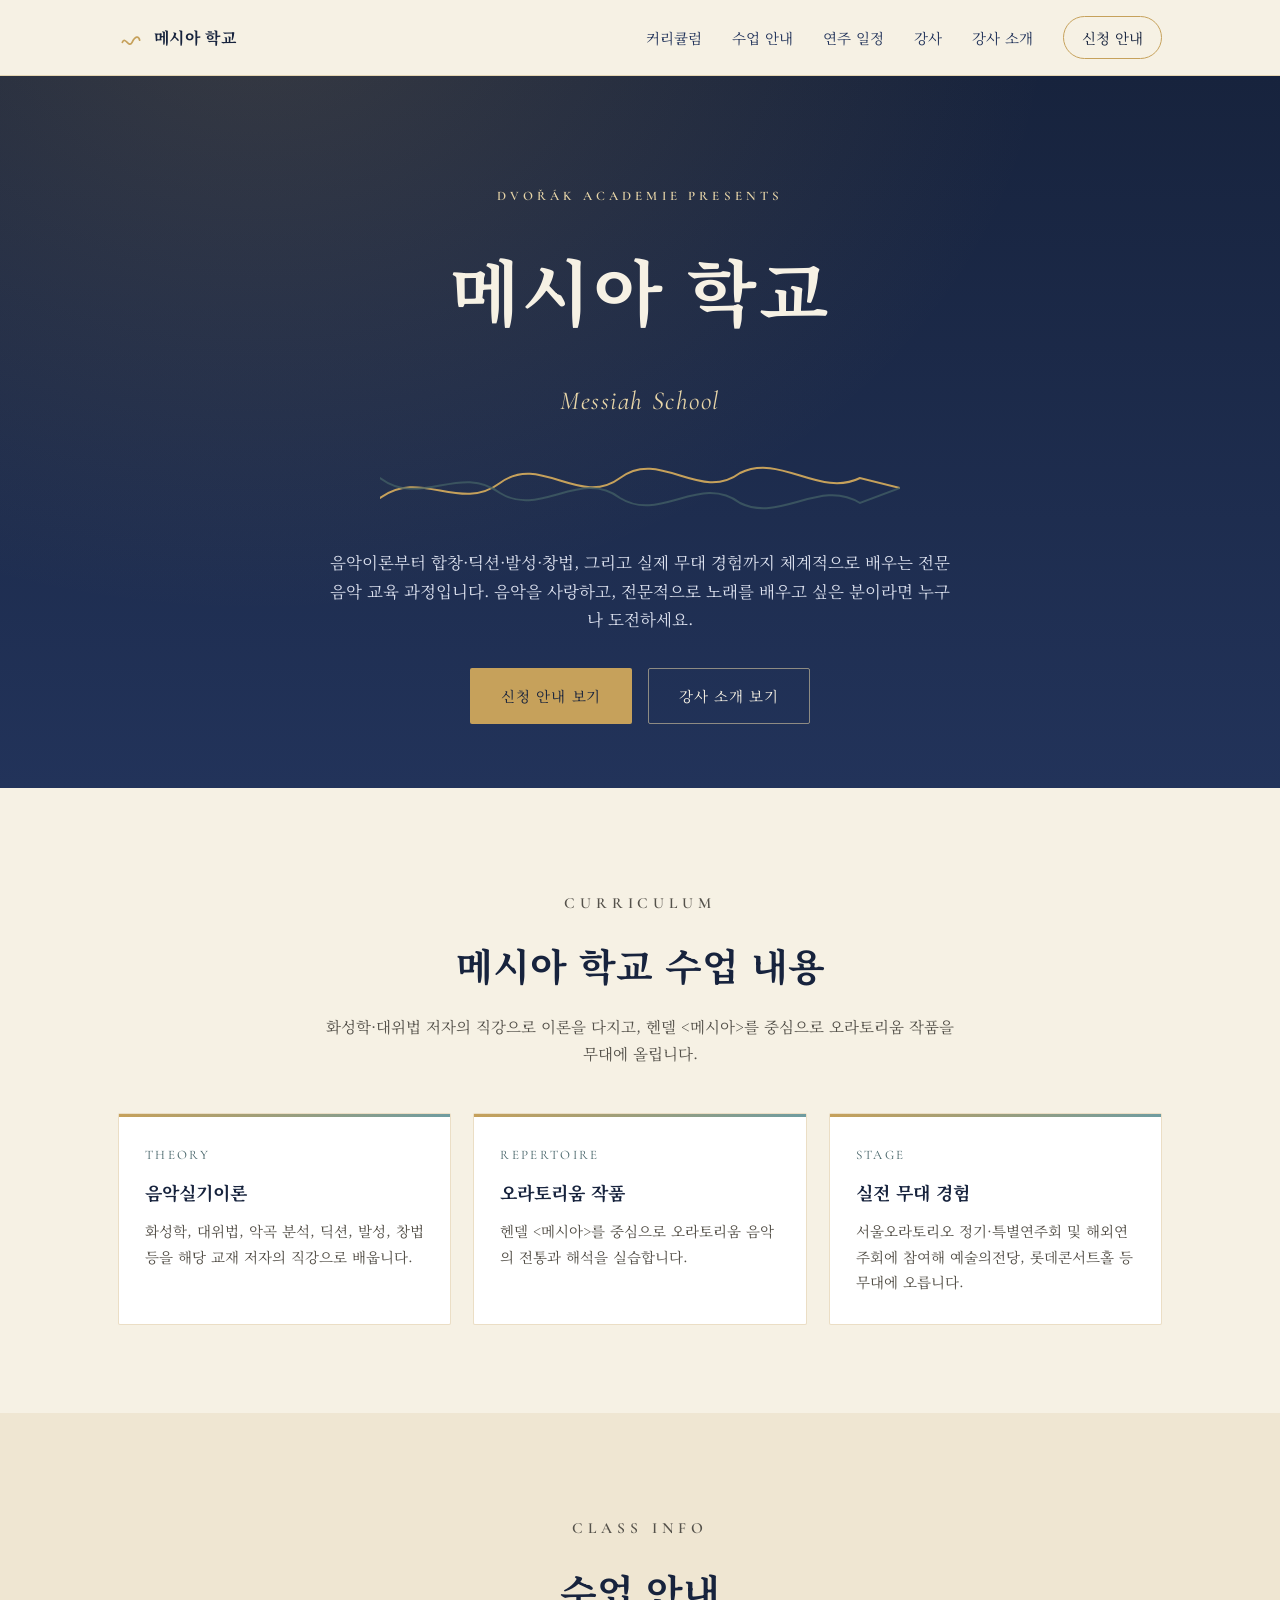
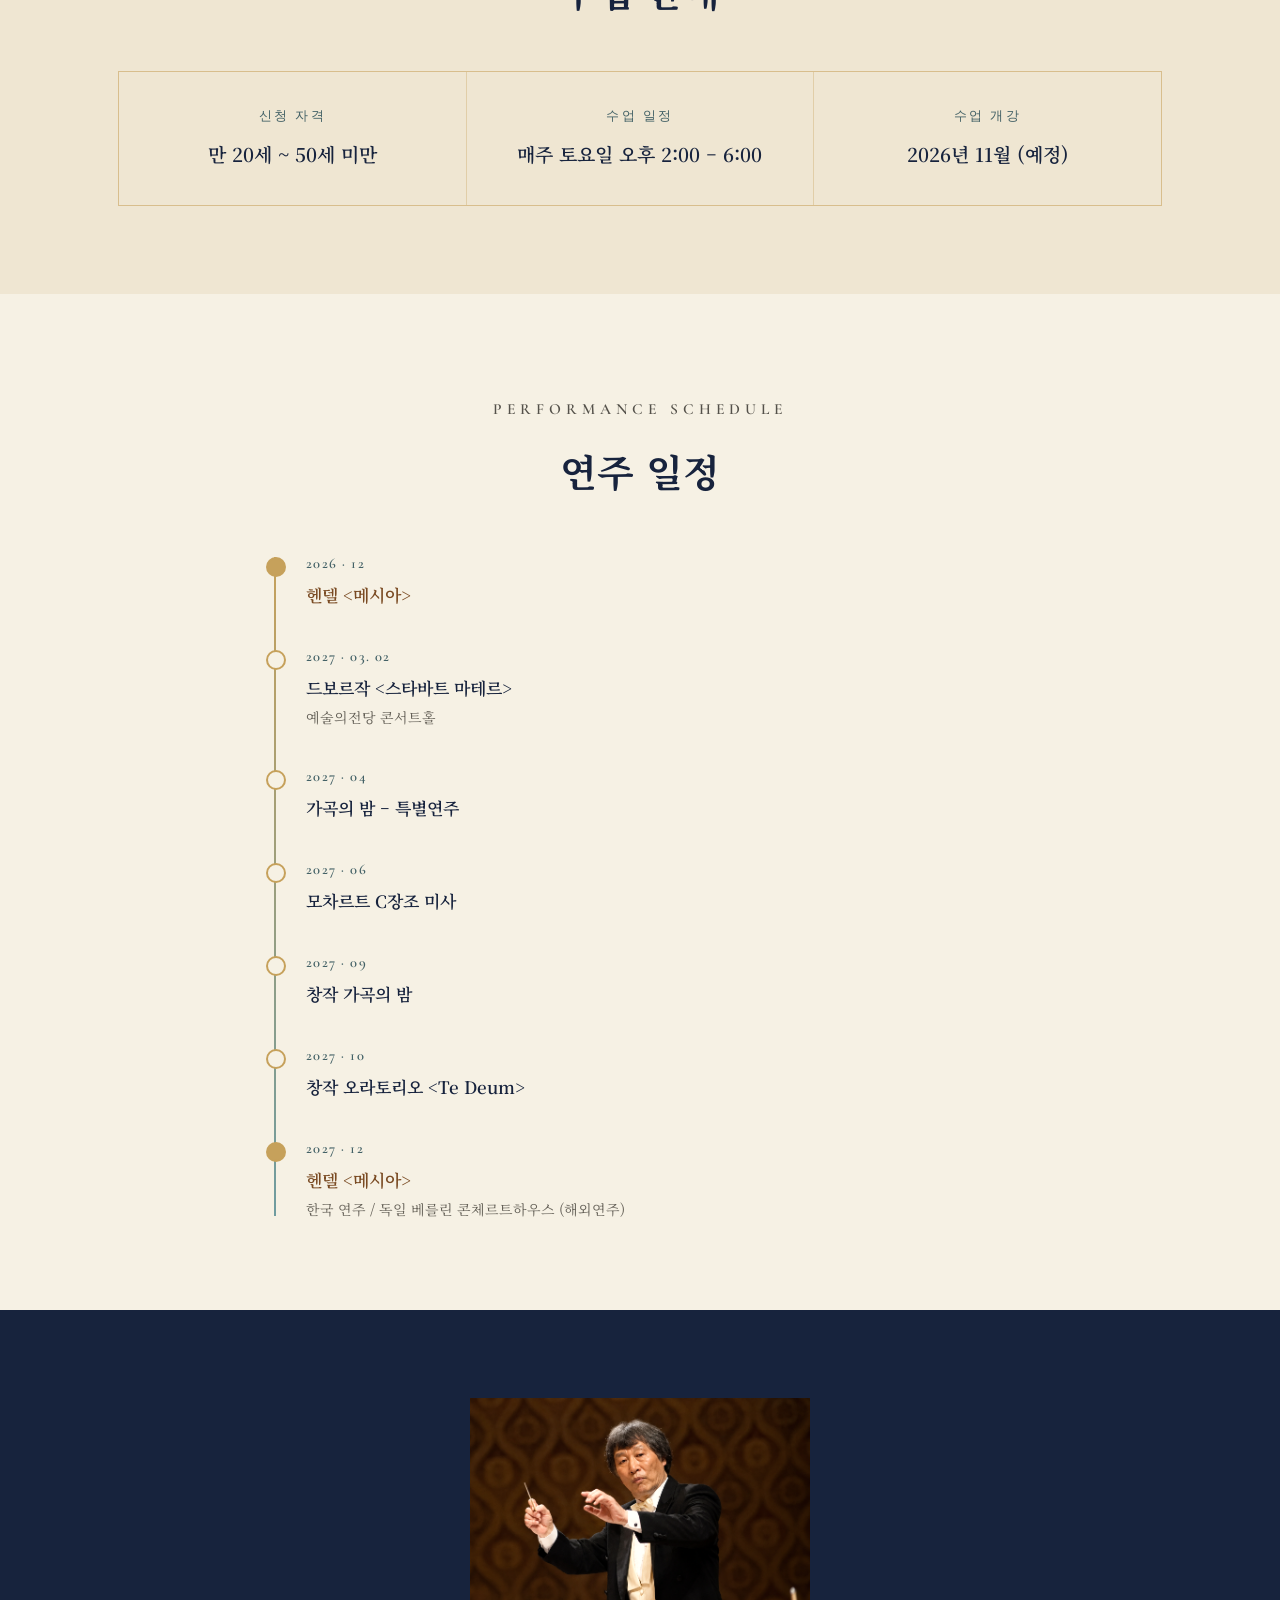
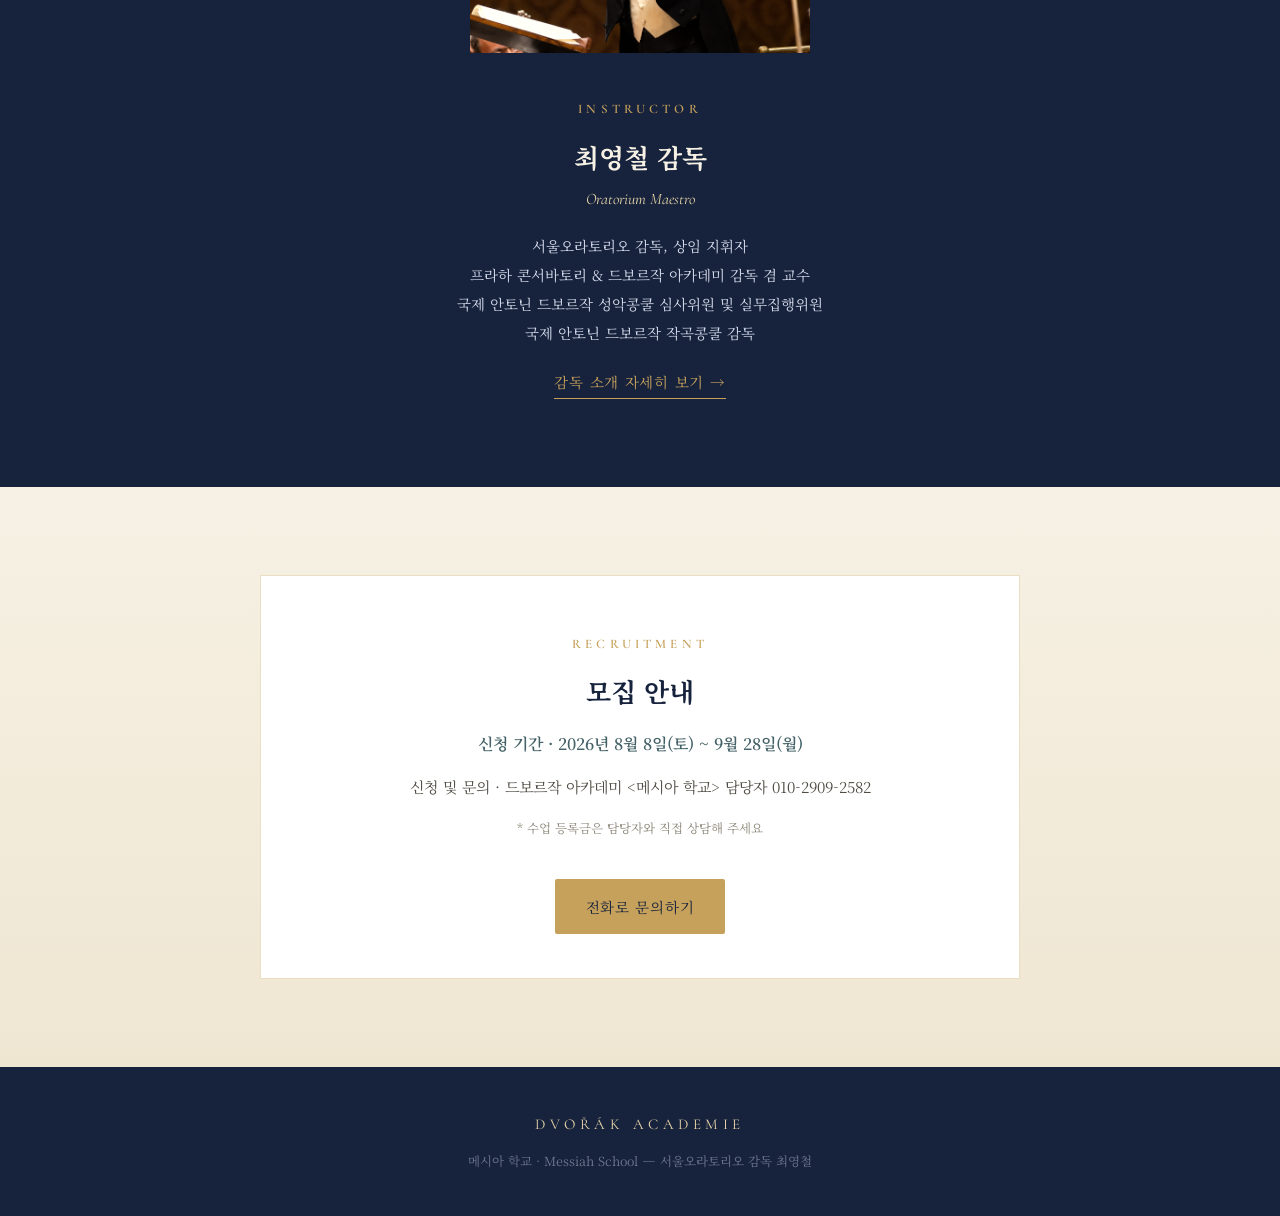
==== index.html @ 8cb99c74 "Update index.html" ====
<!DOCTYPE html>
<html lang="ko">
<head>
<meta charset="UTF-8">
<meta name="viewport" content="width=device-width, initial-scale=1.0">
<title>메시아 학교 | Dvořák Academie</title>
<link rel="preconnect" href="https://fonts.googleapis.com">
<link rel="preconnect" href="https://fonts.gstatic.com" crossorigin>
<link href="https://fonts.googleapis.com/css2?family=Noto+Serif+KR:wght@300;400;500;600;700;900&family=Cormorant+Garamond:ital,wght@0,400;0,500;0,600;1,400&display=swap" rel="stylesheet">
<link rel="stylesheet" href="style.css">
</head>
<body>

<header>
  <div class="nav">
    <a class="brand" href="#top">
      <svg viewBox="0 0 24 24"><path d="M4 16c3-6 6 6 9 0s6-6 7-2" fill="none" stroke="#c6a15b" stroke-width="1.6" stroke-linecap="round"/></svg>
      메시아 학교
    </a>
    <nav class="navlinks">
      <a href="#curriculum" data-section="curriculum">커리큘럼</a>
      <a href="#schedule" data-section="schedule">수업 안내</a>
      <a href="#performances" data-section="performances">연주 일정</a>
      <a href="#teacher" data-section="teacher">강사</a>
      <a href="instructor.html">강사 소개</a>
      <a class="cta" href="#recruit">신청 안내</a>
    </nav>
  </div>
</header>

<section class="hero" id="top">
  <div class="wrap">
    <p class="eyebrow latin">Dvořák Academie Presents</p>
    <h1>메시아 학교</h1>
    <p class="sub latin">Messiah School</p>

    <div class="motif-wrap">
      <svg class="motif" viewBox="0 0 520 60" preserveAspectRatio="none">
        <path class="voice-a draw" d="M0,40 C40,10 80,55 120,25 C160,-5 200,50 240,20 C280,-10 320,45 360,15 C400,-5 440,40 480,20 L520,30" />
        <path class="voice-b draw-b" d="M0,20 C40,50 80,5 120,35 C160,60 200,10 240,40 C280,65 320,15 360,45 C400,65 440,20 480,45 L520,30" />
      </svg>
    </div>

    <p class="lede">음악이론부터 합창·딕션·발성·창법, 그리고 실제 무대 경험까지 체계적으로 배우는 전문 음악 교육 과정입니다. 음악을 사랑하고, 전문적으로 노래를 배우고 싶은 분이라면 누구나 도전하세요.</p>

    <div class="hero-actions">
      <a class="btn btn-gold" href="#recruit">신청 안내 보기</a>
      <a class="btn btn-outline" href="instructor.html">강사 소개 보기</a>
    </div>
  </div>
</section>

<section id="curriculum">
  <div class="wrap">
    <div class="section-head">
      <p class="eyebrow">Curriculum</p>
      <h2>메시아 학교 수업 내용</h2>
      <p>화성학·대위법 저자의 직강으로 이론을 다지고, 헨델 &lt;메시아&gt;를 중심으로 오라토리움 작품을 무대에 올립니다.</p>
    </div>
    <div class="grid3">
      <div class="card">
        <span class="tag">Theory</span>
        <h3>음악실기이론</h3>
        <p>화성학, 대위법, 악곡 분석, 딕션, 발성, 창법 등을 해당 교재 저자의 직강으로 배웁니다.</p>
      </div>
      <div class="card">
        <span class="tag">Repertoire</span>
        <h3>오라토리움 작품</h3>
        <p>헨델 &lt;메시아&gt;를 중심으로 오라토리움 음악의 전통과 해석을 실습합니다.</p>
      </div>
      <div class="card">
        <span class="tag">Stage</span>
        <h3>실전 무대 경험</h3>
        <p>서울오라토리오 정기·특별연주회 및 해외연주회에 참여해 예술의전당, 롯데콘서트홀 등 무대에 오릅니다.</p>
      </div>
    </div>
  </div>
</section>

<section class="info" id="schedule">
  <div class="wrap">
    <div class="section-head">
      <p class="eyebrow">Class Info</p>
      <h2>수업 안내</h2>
    </div>
    <div class="info-grid">
      <div class="info-cell">
        <div class="k">신청 자격</div>
        <div class="v">만 20세 ~ 50세 미만</div>
      </div>
      <div class="info-cell">
        <div class="k">수업 일정</div>
        <div class="v">매주 토요일 오후 2:00 – 6:00</div>
      </div>
      <div class="info-cell">
        <div class="k">수업 개강</div>
        <div class="v">2026년 11월 (예정)</div>
      </div>
    </div>
  </div>
</section>

<section id="performances">
  <div class="wrap">
    <div class="section-head">
      <p class="eyebrow">Performance Schedule</p>
      <h2>연주 일정</h2>
    </div>
    <div class="timeline">
      <div class="spine"></div>
      <div class="t-item highlight">
        <div class="date latin">2026 · 12</div>
        <div class="what">헨델 &lt;메시아&gt;</div>
      </div>
      <div class="t-item">
        <div class="date latin">2027 · 03. 02</div>
        <div class="what">드보르작 &lt;스타바트 마테르&gt;</div>
        <div class="where">예술의전당 콘서트홀</div>
      </div>
      <div class="t-item">
        <div class="date latin">2027 · 04</div>
        <div class="what">가곡의 밤 – 특별연주</div>
      </div>
      <div class="t-item">
        <div class="date latin">2027 · 06</div>
        <div class="what">모차르트 C장조 미사</div>
      </div>
      <div class="t-item">
        <div class="date latin">2027 · 09</div>
        <div class="what">창작 가곡의 밤</div>
      </div>
      <div class="t-item">
        <div class="date latin">2027 · 10</div>
        <div class="what">창작 오라토리오 &lt;Te Deum&gt;</div>
      </div>
      <div class="t-item highlight">
        <div class="date latin">2027 · 12</div>
        <div class="what">헨델 &lt;메시아&gt;</div>
        <div class="where">한국 연주 / 독일 베를린 콘체르트하우스 (해외연주)</div>
      </div>
    </div>
  </div>
</section>

<section class="teacher" id="teacher">
  <div class="wrap">
    <div class="teacher-inner">
      <div class="teacher-photo">
        <img src="Conductor.png" alt="최영철 감독">
      </div>
      <div>
        <p class="eyebrow latin">Instructor</p>
        <h3>최영철 감독</h3>
        <p class="role latin">Oratorium Maestro</p>
        <div class="titles">
          <span>서울오라토리오 감독, 상임 지휘자</span>
          <span>프라하 콘서바토리 &amp; 드보르작 아카데미 감독 겸 교수</span>
          <span>국제 안토닌 드보르작 성악콩쿨 심사위원 및 실무집행위원</span>
          <span>국제 안토닌 드보르작 작곡콩쿨 감독</span>
        </div>
        <a class="link" href="instructor.html">감독 소개 자세히 보기 →</a>
      </div>
    </div>
  </div>
</section>

<section class="recruit" id="recruit">
  <div class="wrap">
    <div class="recruit-box">
      <p class="eyebrow">Recruitment</p>
      <h2>모집 안내</h2>
      <p class="period">신청 기간 · 2026년 8월 8일(토) ~ 9월 28일(월)</p>
      <p class="contact">신청 및 문의 · 드보르작 아카데미 &lt;메시아 학교&gt; 담당자 010-2909-2582</p>
      <p class="note">* 수업 등록금은 담당자와 직접 상담해 주세요</p>
      <a class="btn btn-gold" href="tel:010-2909-2582">전화로 문의하기</a>
    </div>
  </div>
</section>

<footer>
  <div class="wrap">
    <div class="wordmark latin">DVOŘÁK ACADEMIE</div>
    <p class="fine">메시아 학교 · Messiah School — 서울오라토리오 감독 최영철</p>
  </div>
</footer>

<script>
  (function(){
    var links = document.querySelectorAll('.navlinks a[data-section]');
    var sections = Array.prototype.map.call(links, function(a){
      return document.getElementById(a.getAttribute('data-section'));
    }).filter(Boolean);

    function onScroll(){
      var pos = window.scrollY + 120;
      var current = sections[0];
      sections.forEach(function(sec){
        if(sec.offsetTop <= pos) current = sec;
      });
      links.forEach(function(a){
        a.classList.toggle('active', current && a.getAttribute('data-section') === current.id);
      });
    }
    window.addEventListener('scroll', onScroll, {passive:true});
    onScroll();
  })();
</script>

</body>
</html>
---- style.css ----
:root{
    --ink:#17233d;
    --ink-2:#22335a;
    --gold:#c6a15b;
    --gold-soft:#e7d5a8;
    --parchment:#f6f1e4;
    --parchment-2:#efe6d2;
    --teal:#6f9ca0;
    --teal-deep:#436166;
    --charcoal:#28241f;
    --line:rgba(198,161,91,.35);
    --maxw:1100px;
  }
  *{box-sizing:border-box;}
  html{scroll-behavior:smooth;}
  body{
    margin:0;
    background:var(--parchment);
    color:var(--charcoal);
    font-family:'Noto Serif KR', serif;
    font-weight:400;
    line-height:1.75;
    -webkit-font-smoothing:antialiased;
  }
  img{max-width:100%;display:block;}
  a{color:inherit;text-decoration:none;}
  .latin{font-family:'Cormorant Garamond', serif;}
  .wrap{max-width:var(--maxw);margin:0 auto;padding:0 28px;}
  .eyebrow{
    font-family:'Cormorant Garamond', serif;
    letter-spacing:.32em;
    text-transform:uppercase;
    font-size:13px;
    color:var(--gold);
    font-weight:600;
  }
  h1,h2,h3{margin:0;font-weight:700;color:var(--ink);}

  /* ---------- header ---------- */
  header{
    position:sticky;top:0;z-index:40;
    background:rgba(246,241,228,.92);
    backdrop-filter:blur(6px);
    border-bottom:1px solid var(--line);
  }
  .nav{
    max-width:var(--maxw);margin:0 auto;padding:16px 28px;
    display:flex;align-items:center;justify-content:space-between;
  }
  .brand{display:flex;align-items:center;gap:10px;font-weight:700;color:var(--ink);font-size:16px;letter-spacing:.02em;}
  .brand svg{width:26px;height:26px;flex:none;}
  .navlinks{display:flex;gap:30px;font-size:14.5px;align-items:center;}
  .navlinks a{position:relative;padding:4px 0;color:var(--ink-2);}
  .navlinks a:not(.cta):after{content:"";position:absolute;left:0;right:100%;bottom:-2px;height:1px;background:var(--gold);transition:right .35s ease;}
  .navlinks a:not(.cta):hover:after{right:0;}
  .navlinks .cta{
    border:1px solid var(--gold);padding:8px 18px;border-radius:999px;color:var(--ink);
  }
  .navlinks .cta:hover{background:var(--gold);color:var(--parchment);}
  @media(max-width:760px){ .navlinks{display:none;} }

  /* ---------- counterpoint motif ---------- */
  .motif{width:100%;display:block;}
  .motif path{fill:none;stroke-linecap:round;}
  .voice-a{stroke:var(--gold);stroke-width:2;}
  .voice-b{stroke:var(--teal-deep);stroke-width:2;opacity:.75;}
  .draw{stroke-dasharray:900;stroke-dashoffset:900;animation:draw 2.6s ease forwards .3s;}
  .draw-b{stroke-dasharray:900;stroke-dashoffset:900;animation:draw 2.6s ease forwards .8s;}
  @keyframes draw{to{stroke-dashoffset:0;}}
  @media (prefers-reduced-motion:reduce){
    .draw,.draw-b{animation:none;stroke-dashoffset:0;}
  }

  /* ---------- hero ---------- */
  .hero{
    background:
      radial-gradient(ellipse at 20% -10%, rgba(198,161,91,.18), transparent 55%),
      linear-gradient(180deg, var(--ink) 0%, var(--ink-2) 100%);
    color:var(--parchment);
    padding:96px 0 64px;
    position:relative;
    overflow:hidden;
  }
  .hero .wrap{position:relative;z-index:2;text-align:center;}
  .hero .eyebrow{color:var(--gold-soft);}
  .hero h1{
    font-size:clamp(40px,7vw,72px);
    color:var(--parchment);
    margin:18px 0 6px;
    letter-spacing:.02em;
  }
  .hero .sub{
    font-family:'Cormorant Garamond', serif;
    font-style:italic;
    font-size:clamp(18px,2.6vw,26px);
    color:var(--gold-soft);
    letter-spacing:.06em;
  }
  .hero .motif-wrap{max-width:520px;margin:34px auto 30px;}
  .hero p.lede{
    max-width:620px;margin:0 auto 34px;
    font-size:16.5px;color:#dbe0ee;
  }
  .hero-actions{display:flex;gap:16px;justify-content:center;flex-wrap:wrap;}
  .btn{
    display:inline-block;padding:14px 30px;border-radius:2px;font-size:14.5px;
    letter-spacing:.05em;transition:all .25s ease;border:1px solid transparent;
  }
  .btn-gold{background:var(--gold);color:var(--ink);}
  .btn-gold:hover{background:var(--gold-soft);}
  .btn-outline{border-color:rgba(231,213,168,.55);color:var(--parchment);}
  .btn-outline:hover{border-color:var(--gold);background:rgba(198,161,91,.12);}

  /* ---------- section shell ---------- */
  section{padding:88px 0;}
  .section-head{max-width:640px;margin:0 auto 46px;text-align:center;}
  .section-head h2{font-size:clamp(28px,4vw,38px);margin-top:12px;}
  .section-head p{color:#54514a;font-size:15.5px;margin-top:14px;}

  /* ---------- about / quote ---------- */
  .about{background:var(--ink);color:var(--parchment);}
  .about blockquote{
    max-width:760px;margin:0 auto;text-align:center;
    font-family:'Cormorant Garamond',serif;font-style:italic;
    font-size:clamp(20px,2.8vw,28px);line-height:1.6;color:var(--gold-soft);
  }
  .about .attrib{margin-top:22px;text-align:center;font-size:14px;letter-spacing:.08em;color:#b9c0d4;}

  /* ---------- curriculum ---------- */
  .grid3{display:grid;grid-template-columns:repeat(3,1fr);gap:22px;}
  @media(max-width:820px){.grid3{grid-template-columns:1fr;}}
  .card{
    background:#fff;border:1px solid var(--line);padding:30px 26px;border-radius:2px;
    position:relative;
  }
  .card:before{
    content:"";position:absolute;top:0;left:0;width:100%;height:3px;
    background:linear-gradient(90deg,var(--gold),var(--teal));
  }
  .card h3{font-size:18px;margin-bottom:10px;}
  .card p{font-size:14.5px;color:#514d45;margin:0;}
  .card .tag{font-family:'Cormorant Garamond',serif;font-size:13px;letter-spacing:.18em;color:var(--teal-deep);text-transform:uppercase;margin-bottom:10px;display:block;}

  /* ---------- info strip ---------- */
  .info{background:var(--parchment-2);}
  .info-grid{display:grid;grid-template-columns:repeat(3,1fr);gap:1px;background:var(--line);border:1px solid var(--line);}
  .info-cell{background:var(--parchment-2);padding:34px 28px;text-align:center;}
  .info-cell .k{font-size:12.5px;letter-spacing:.2em;color:var(--teal-deep);text-transform:uppercase;font-family:'Cormorant Garamond',serif;}
  .info-cell .v{font-size:19px;color:var(--ink);margin-top:10px;font-weight:600;}
  @media(max-width:820px){.info-grid{grid-template-columns:1fr;}}

  /* ---------- timeline ---------- */
  .timeline{position:relative;max-width:760px;margin:0 auto;}
  .timeline .spine{position:absolute;left:14px;top:6px;bottom:6px;width:2px;background:linear-gradient(180deg,var(--gold),var(--teal));}
  .t-item{position:relative;padding-left:46px;margin-bottom:34px;}
  .t-item:last-child{margin-bottom:0;}
  .t-item:before{
    content:"";position:absolute;left:6px;top:6px;width:16px;height:16px;border-radius:50%;
    background:var(--parchment);border:2px solid var(--gold);
  }
  .t-item .date{font-family:'Cormorant Garamond',serif;font-size:14.5px;letter-spacing:.1em;color:var(--teal-deep);font-weight:600;}
  .t-item .what{font-size:17px;color:var(--ink);margin-top:4px;font-weight:600;}
  .t-item .where{font-size:14px;color:#635f56;margin-top:2px;}
  .t-item.highlight .what{color:#7a4b23;}
  .t-item.highlight:before{background:var(--gold);}

  /* ---------- instructor teaser ---------- */
  .teacher{background:var(--ink);color:var(--parchment);}
  .teacher-inner{
    display:flex;flex-direction:column;align-items:center;text-align:center;
    max-width:560px;margin:0 auto;
  }
  .teacher-photo{
    width:340px;margin-bottom:32px;
  }
  .teacher-photo img{filter:sepia(.12) saturate(1.05);}
  .teacher h3{color:var(--parchment);font-size:26px;}
  .teacher .role{font-family:'Cormorant Garamond',serif;color:var(--gold-soft);font-style:italic;font-size:16px;margin-top:6px;}
  .teacher p.desc{color:#d7dcec;font-size:15px;margin-top:16px;max-width:520px;}
  .teacher .titles{margin-top:18px;font-size:14.5px;color:#d7dcec;line-height:2;}
  .teacher .titles span{display:block;}
  .teacher .titles span:nth-child(5){margin-top:14px;}
  .teacher .link{
    display:inline-flex;align-items:center;gap:8px;margin-top:22px;color:var(--gold);
    font-size:14.5px;letter-spacing:.05em;border-bottom:1px solid var(--gold);padding-bottom:3px;
  }

  /* ---------- recruit / cta ---------- */
  .recruit{background:linear-gradient(180deg,var(--parchment) 0%,var(--parchment-2) 100%);}
  .recruit-box{
    max-width:760px;margin:0 auto;background:#fff;border:1px solid var(--line);
    padding:44px 40px;text-align:center;
  }
  .recruit-box h2{font-size:26px;}
  .recruit-box .period{margin-top:16px;font-size:16px;color:var(--teal-deep);font-weight:600;}
  .recruit-box .contact{margin-top:6px;font-size:15px;color:#514d45;}
  .recruit-box .note{margin-top:18px;font-size:12.5px;color:#8a8577;}
  .recruit-box .btn{margin-top:26px;}

  /* ---------- footer ---------- */
  footer{background:var(--ink);color:#9aa3bd;padding:44px 0 30px;text-align:center;}
  .wordmark{font-family:'Cormorant Garamond',serif;letter-spacing:.3em;color:var(--gold-soft);font-size:15px;}
  footer .fine{margin-top:14px;font-size:12.5px;color:#6f778f;}
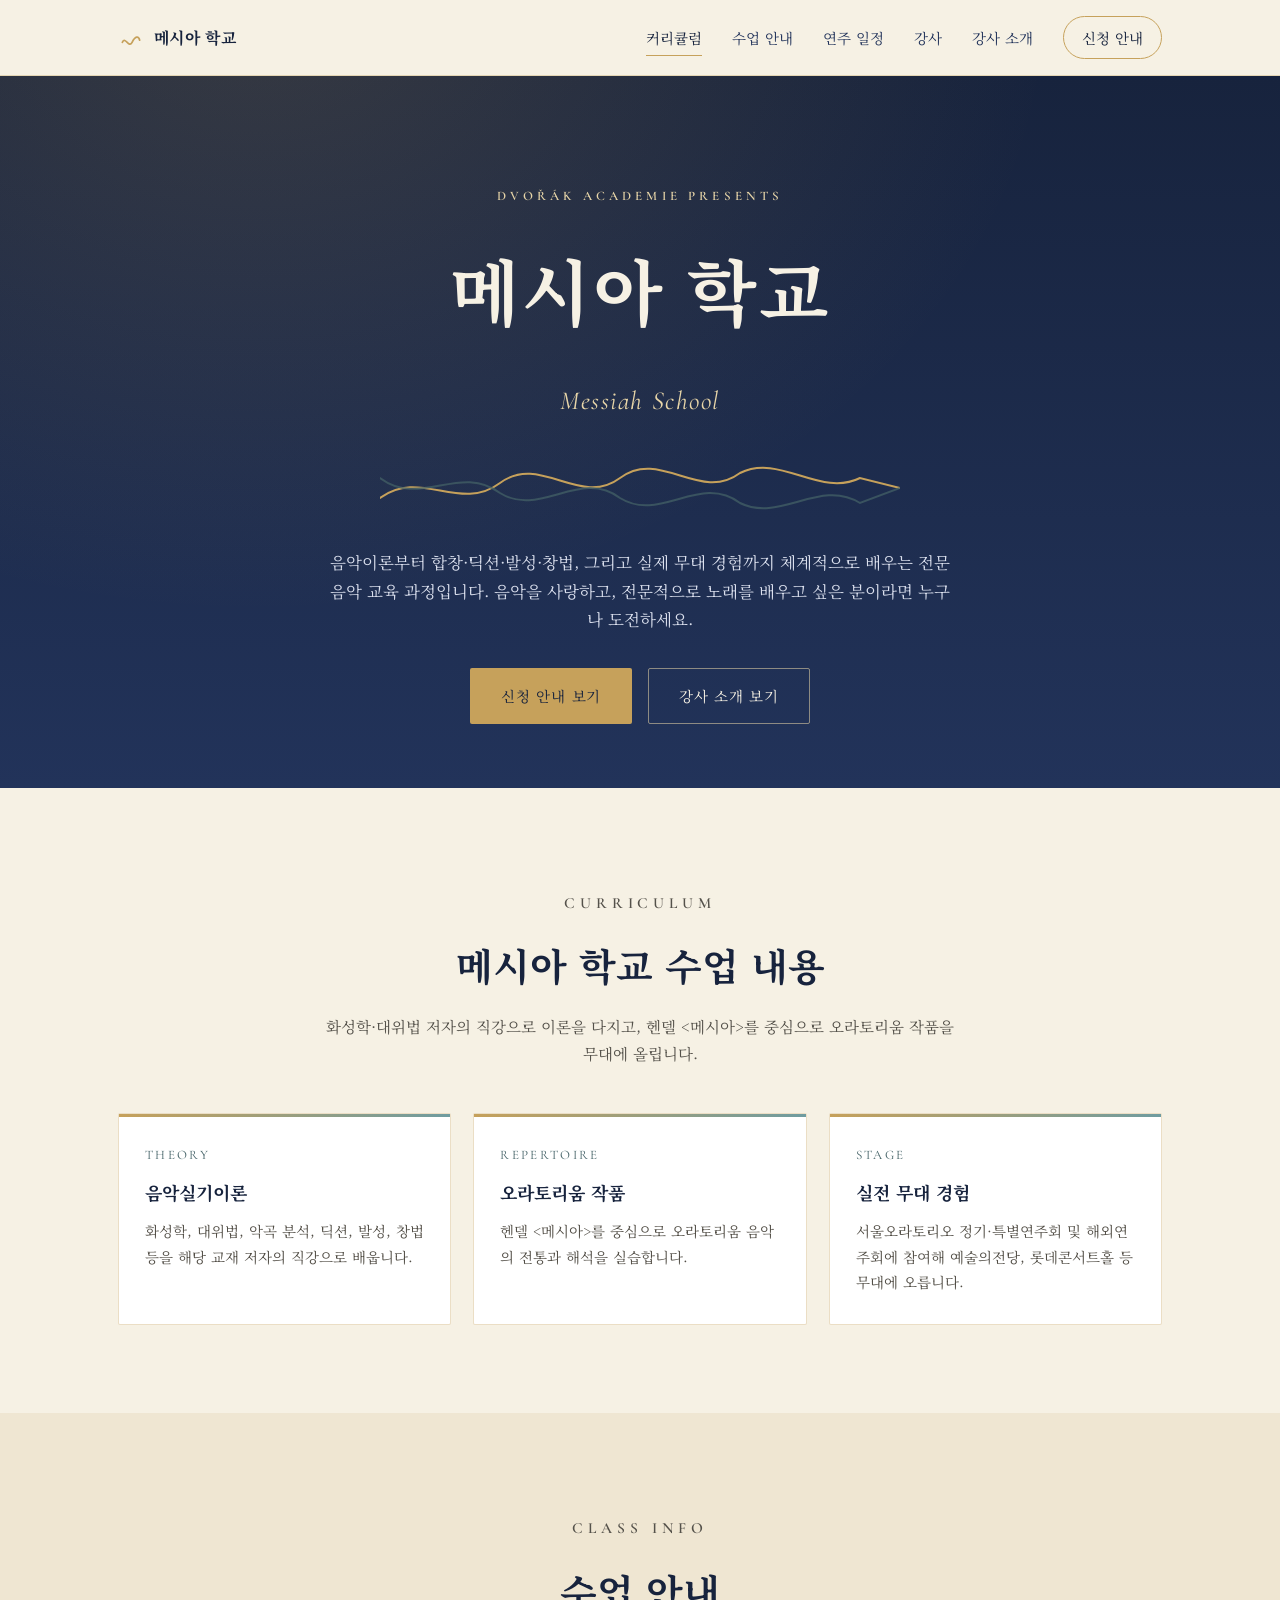
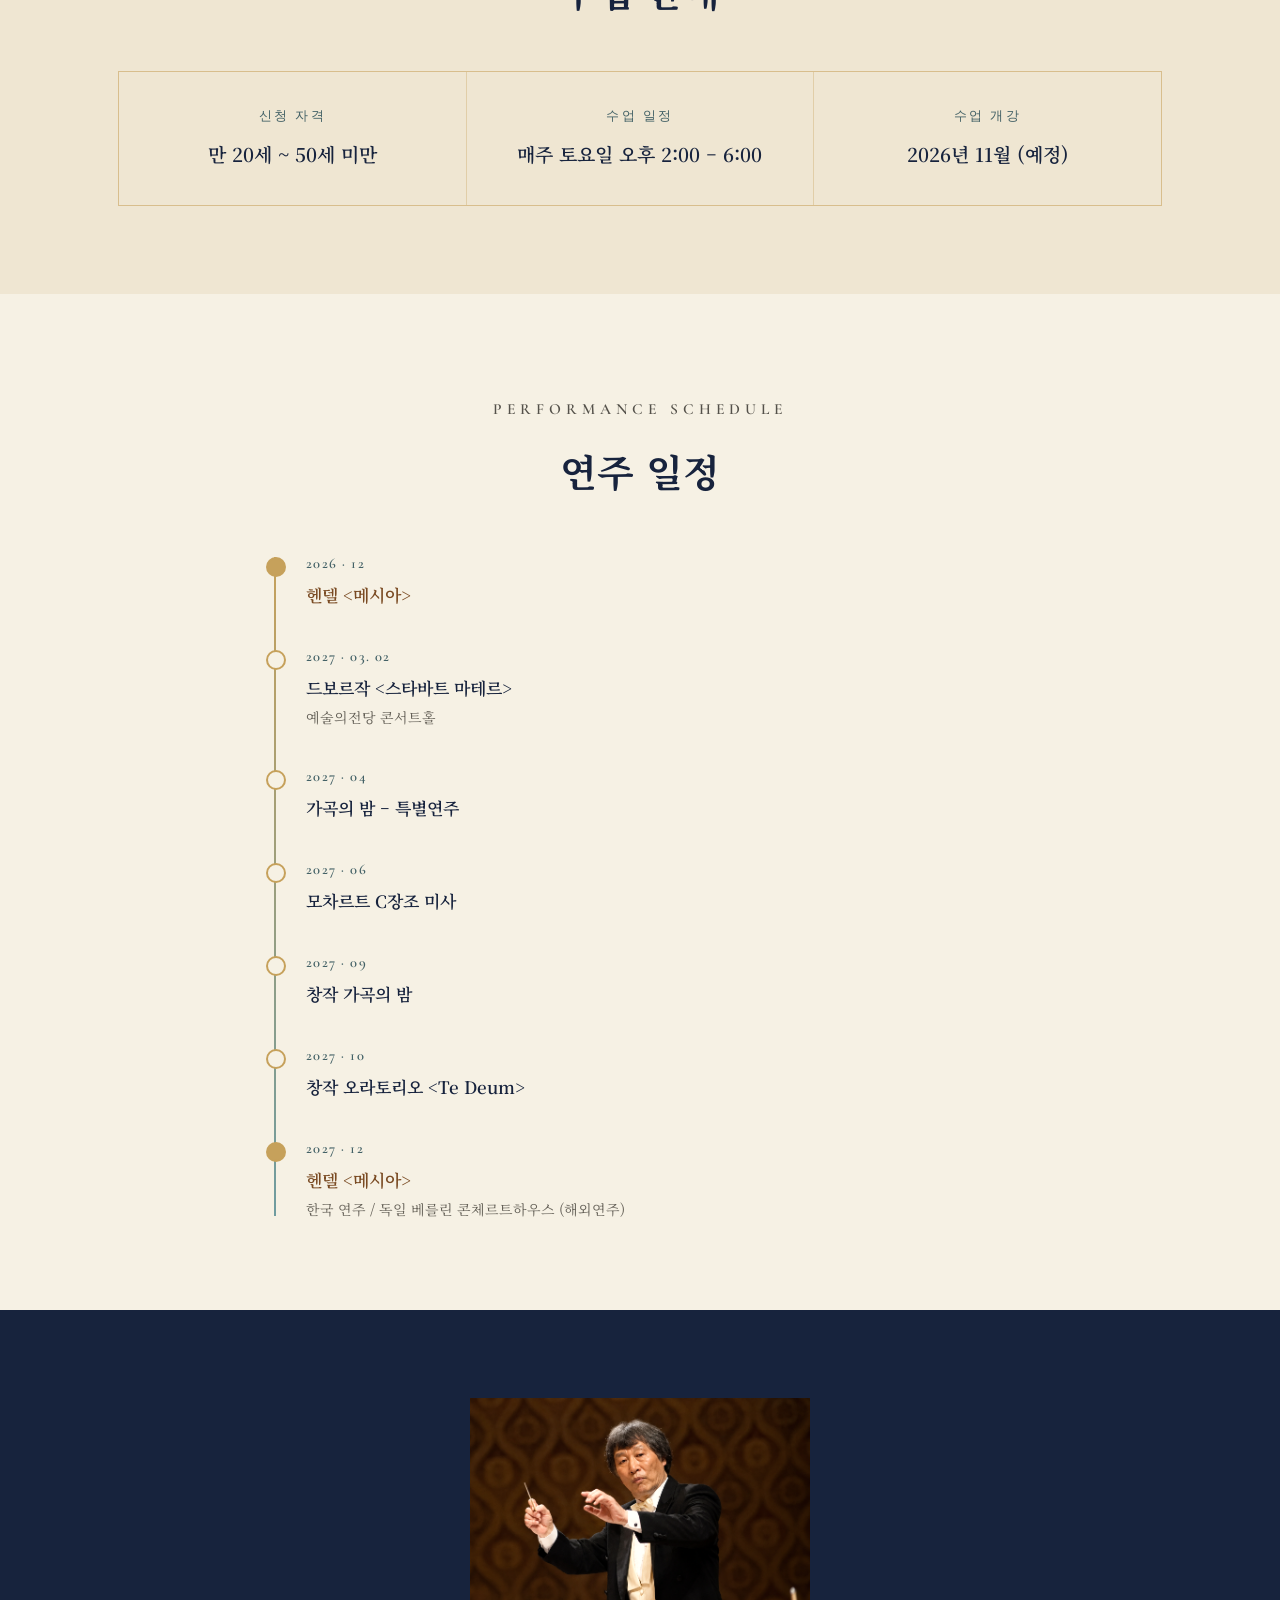
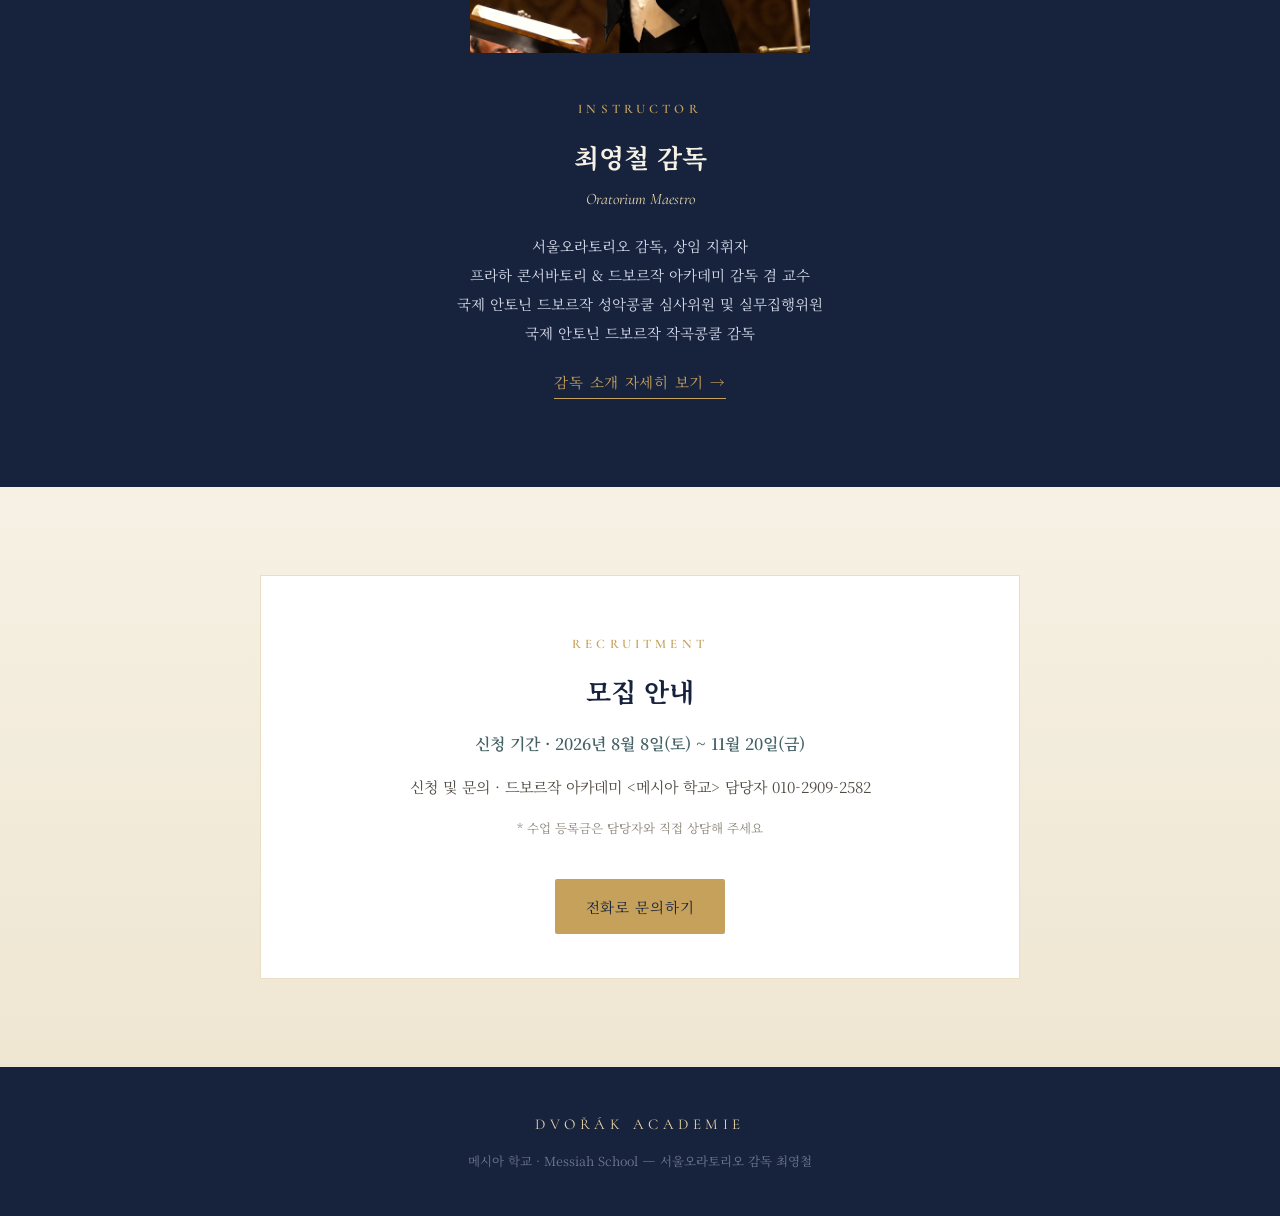
==== commit 255760a2: "Update recruitment period in index.html" ====
--- a/index.html
+++ b/index.html
@@ -169,7 +169,7 @@
     <div class="recruit-box">
       <p class="eyebrow">Recruitment</p>
       <h2>모집 안내</h2>
-      <p class="period">신청 기간 · 2026년 8월 8일(토) ~ 9월 28일(월)</p>
+      <p class="period">신청 기간 · 2026년 8월 8일(토) ~ 11월 20일(금)</p>
       <p class="contact">신청 및 문의 · 드보르작 아카데미 &lt;메시아 학교&gt; 담당자 010-2909-2582</p>
       <p class="note">* 수업 등록금은 담당자와 직접 상담해 주세요</p>
       <a class="btn btn-gold" href="tel:010-2909-2582">전화로 문의하기</a>
--- a/style.css
+++ b/style.css
@@ -53,6 +53,8 @@
   .navlinks a{position:relative;padding:4px 0;color:var(--ink-2);}
   .navlinks a:not(.cta):after{content:"";position:absolute;left:0;right:100%;bottom:-2px;height:1px;background:var(--gold);transition:right .35s ease;}
   .navlinks a:not(.cta):hover:after{right:0;}
+  .navlinks a.active:not(.cta){color:var(--ink);}
+  .navlinks a.active:not(.cta):after{right:0;}
   .navlinks .cta{
     border:1px solid var(--gold);padding:8px 18px;border-radius:999px;color:var(--ink);
   }
@@ -179,7 +181,6 @@
   .teacher p.desc{color:#d7dcec;font-size:15px;margin-top:16px;max-width:520px;}
   .teacher .titles{margin-top:18px;font-size:14.5px;color:#d7dcec;line-height:2;}
   .teacher .titles span{display:block;}
-  .teacher .titles span:nth-child(5){margin-top:14px;}
   .teacher .link{
     display:inline-flex;align-items:center;gap:8px;margin-top:22px;color:var(--gold);
     font-size:14.5px;letter-spacing:.05em;border-bottom:1px solid var(--gold);padding-bottom:3px;
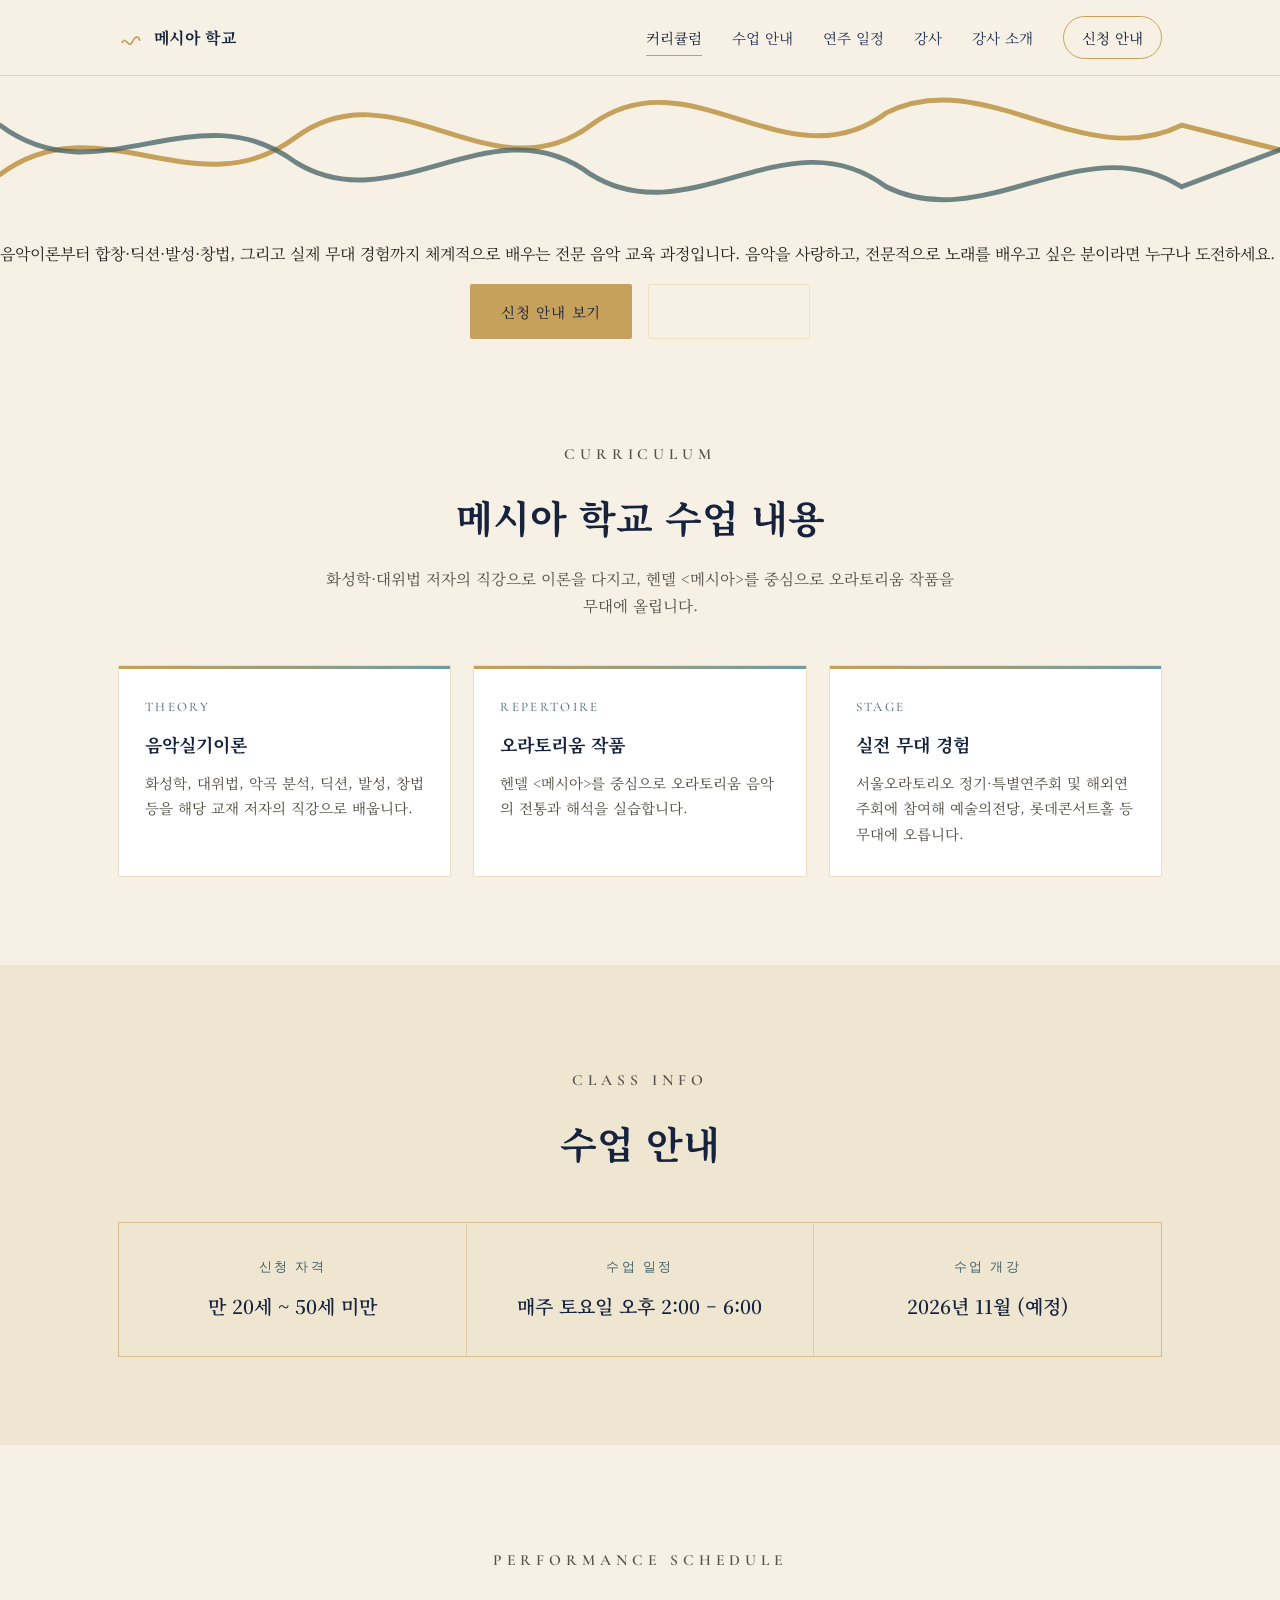
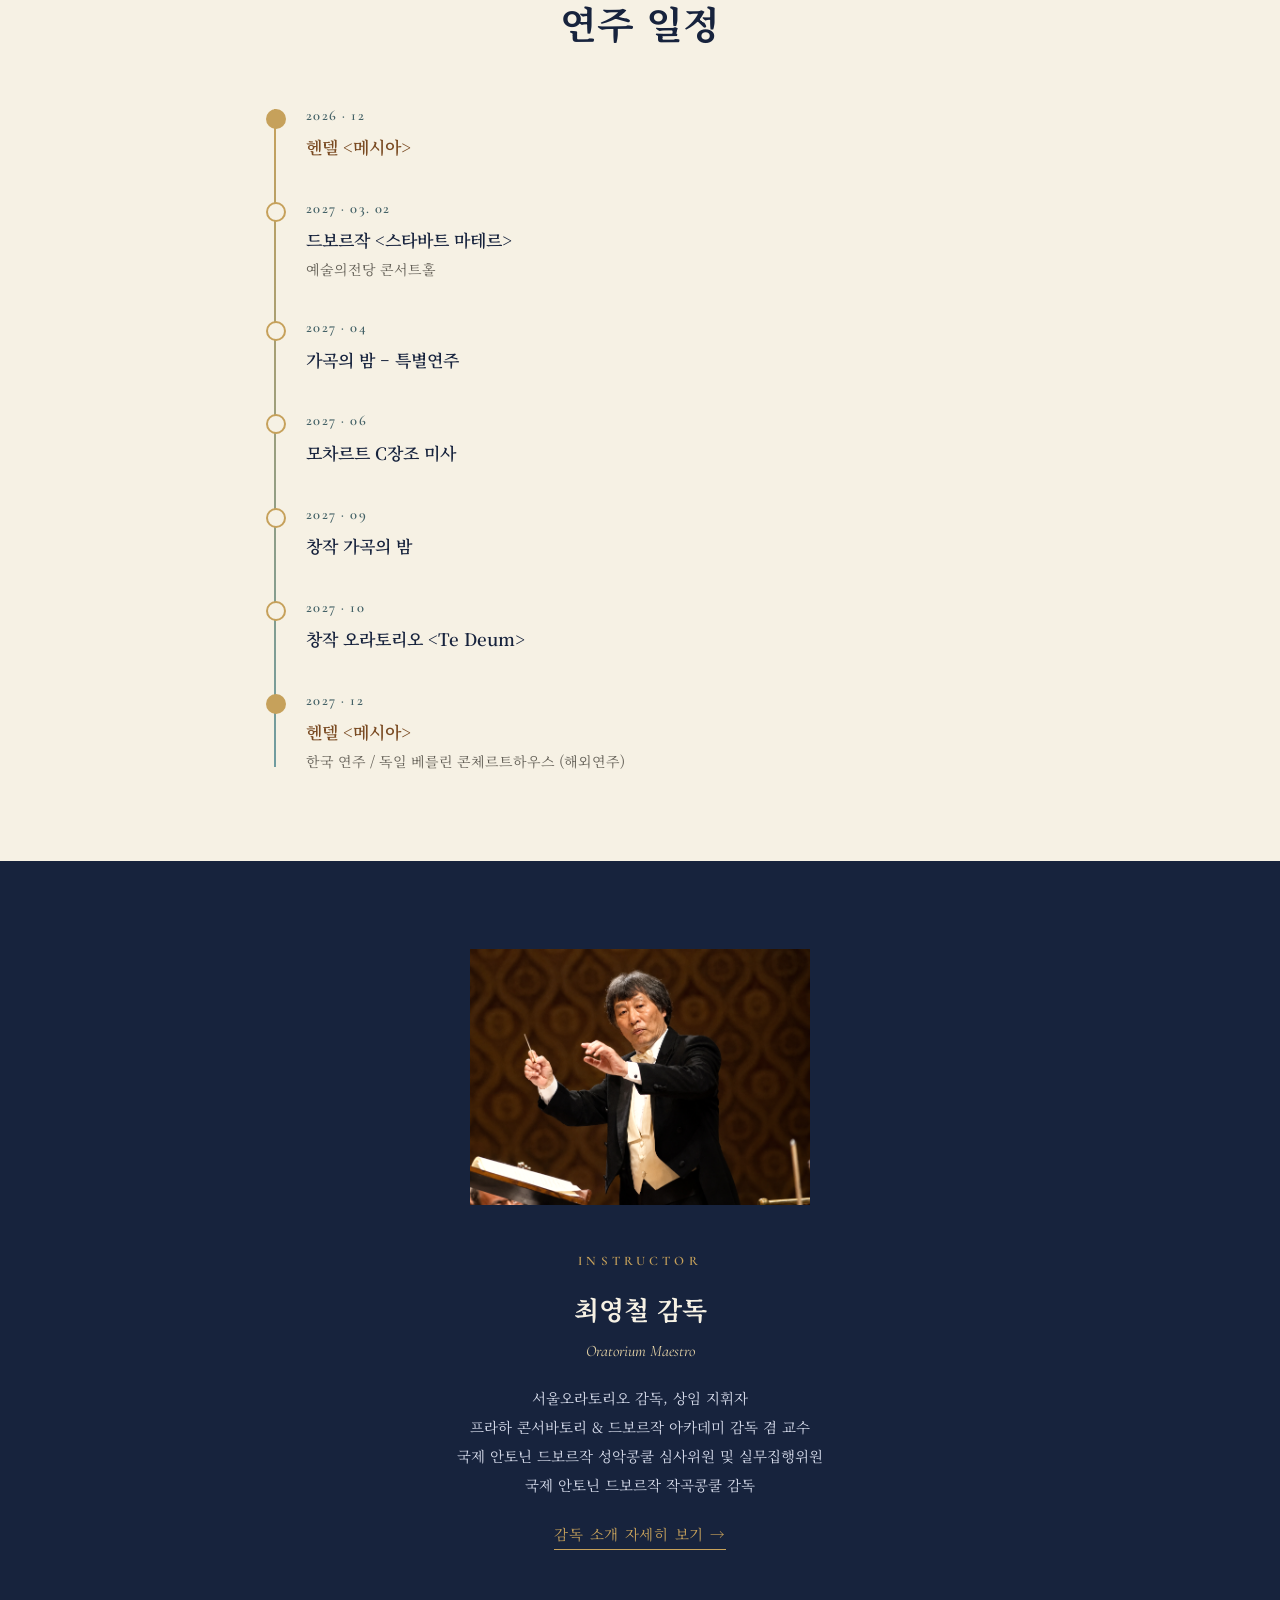
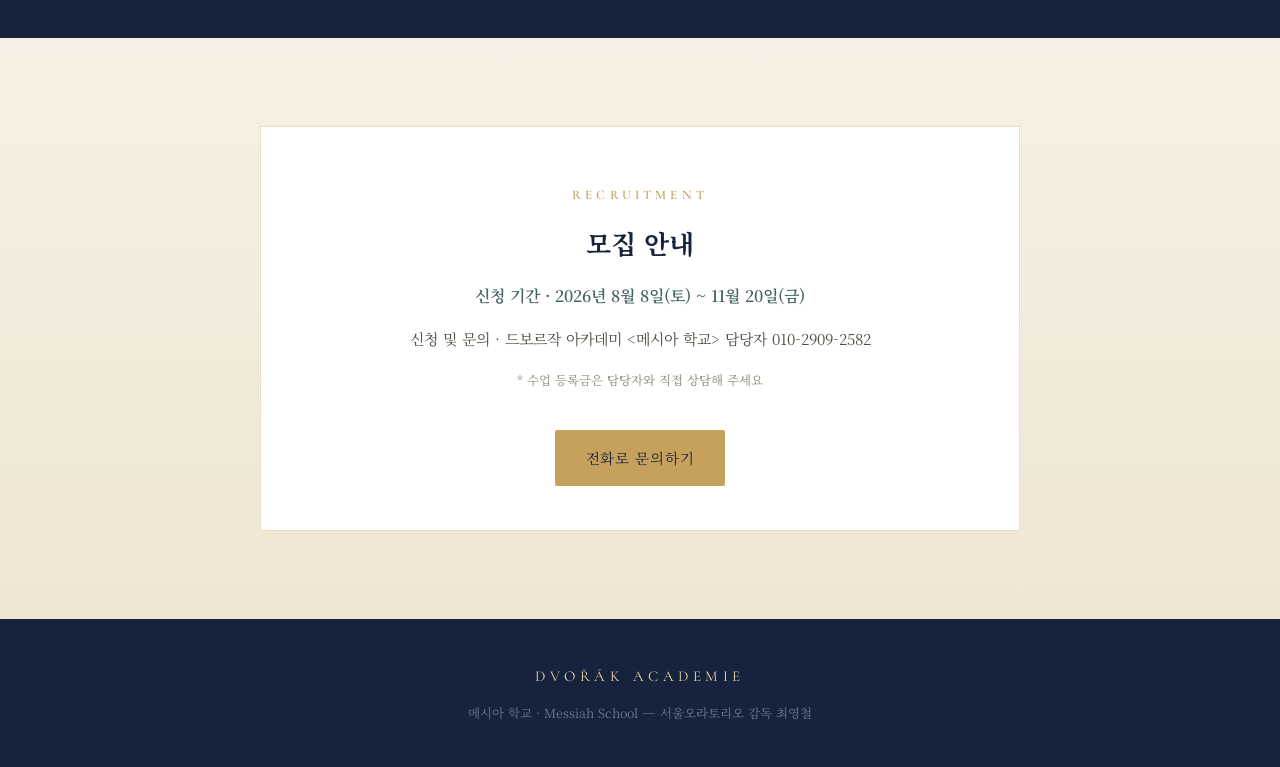
==== commit fcc05578: "Remove hero section from index.html Removed hero section from the homepage." ====
--- a/index.html
+++ b/index.html
@@ -27,13 +27,6 @@
     </nav>
   </div>
 </header>
-
-<section class="hero" id="top">
-  <div class="wrap">
-    <p class="eyebrow latin">Dvořák Academie Presents</p>
-    <h1>메시아 학교</h1>
-    <p class="sub latin">Messiah School</p>
-
     <div class="motif-wrap">
       <svg class="motif" viewBox="0 0 520 60" preserveAspectRatio="none">
         <path class="voice-a draw" d="M0,40 C40,10 80,55 120,25 C160,-5 200,50 240,20 C280,-10 320,45 360,15 C400,-5 440,40 480,20 L520,30" />
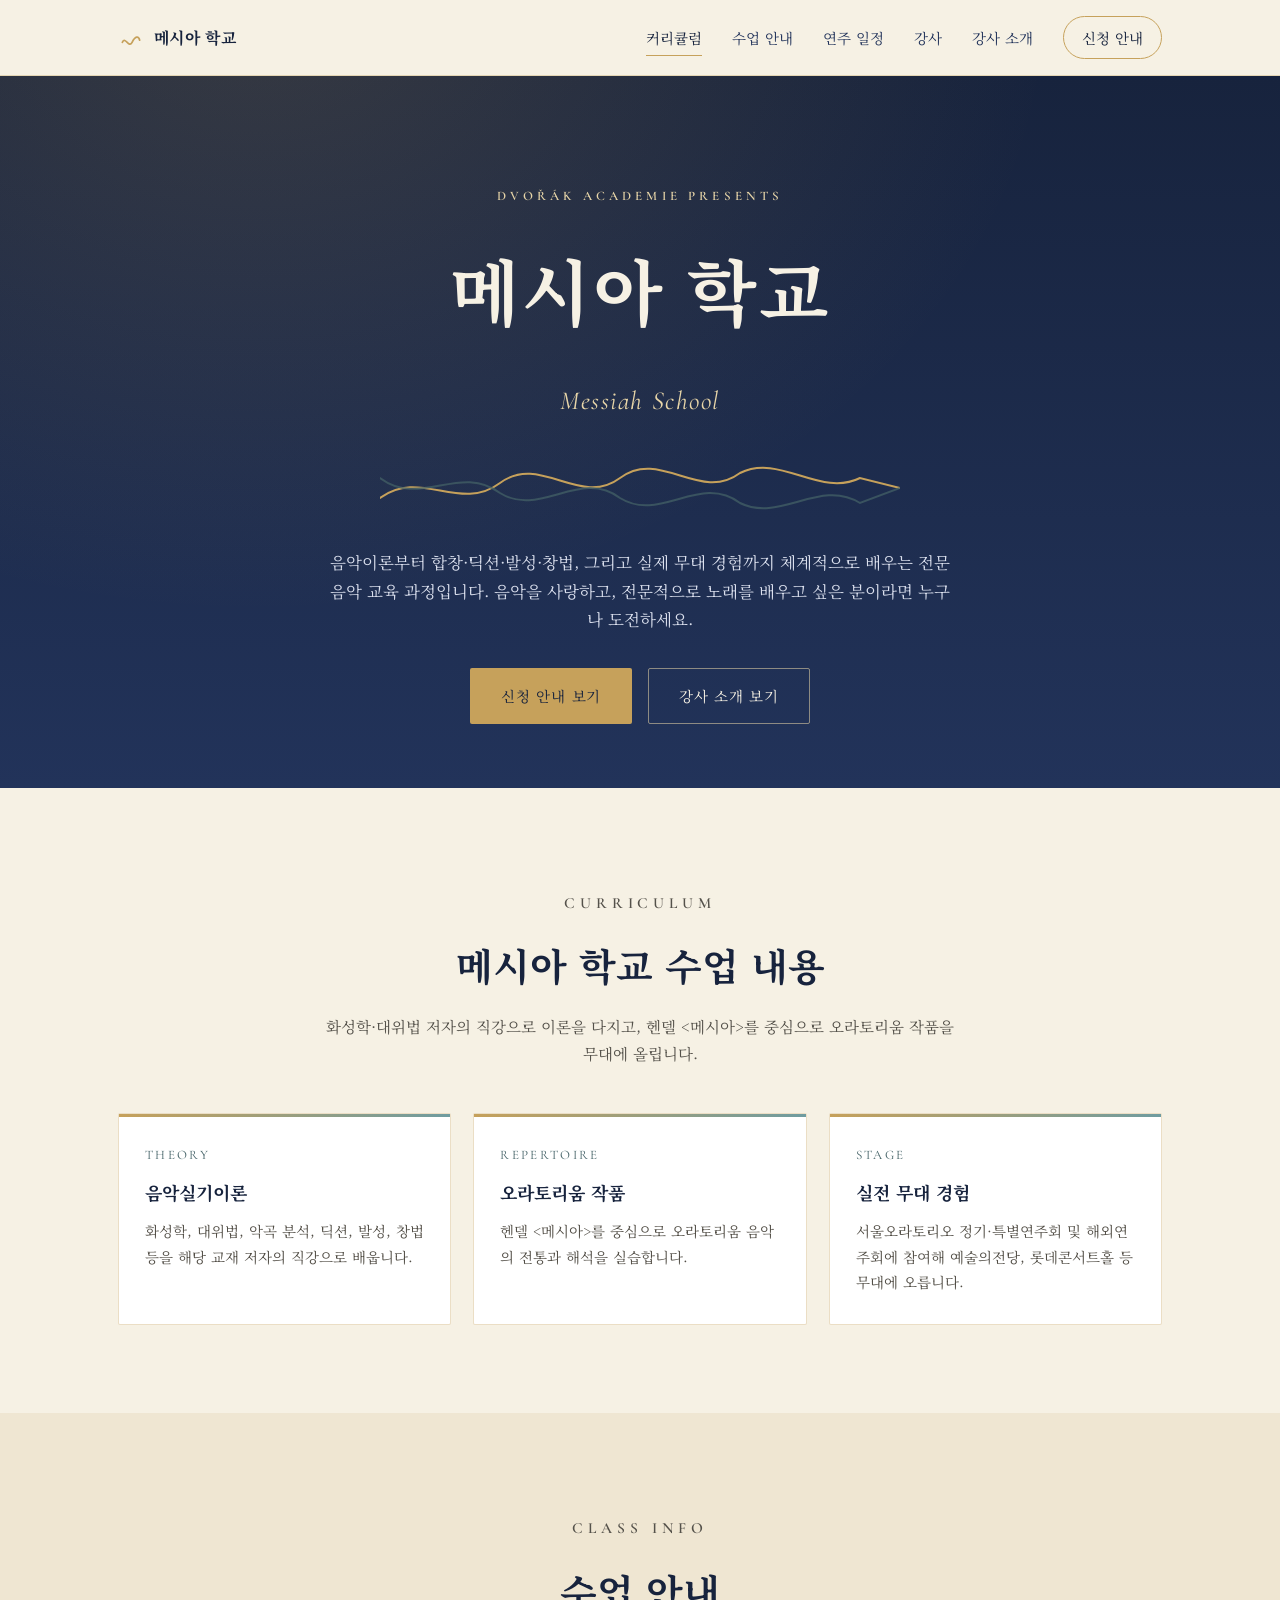
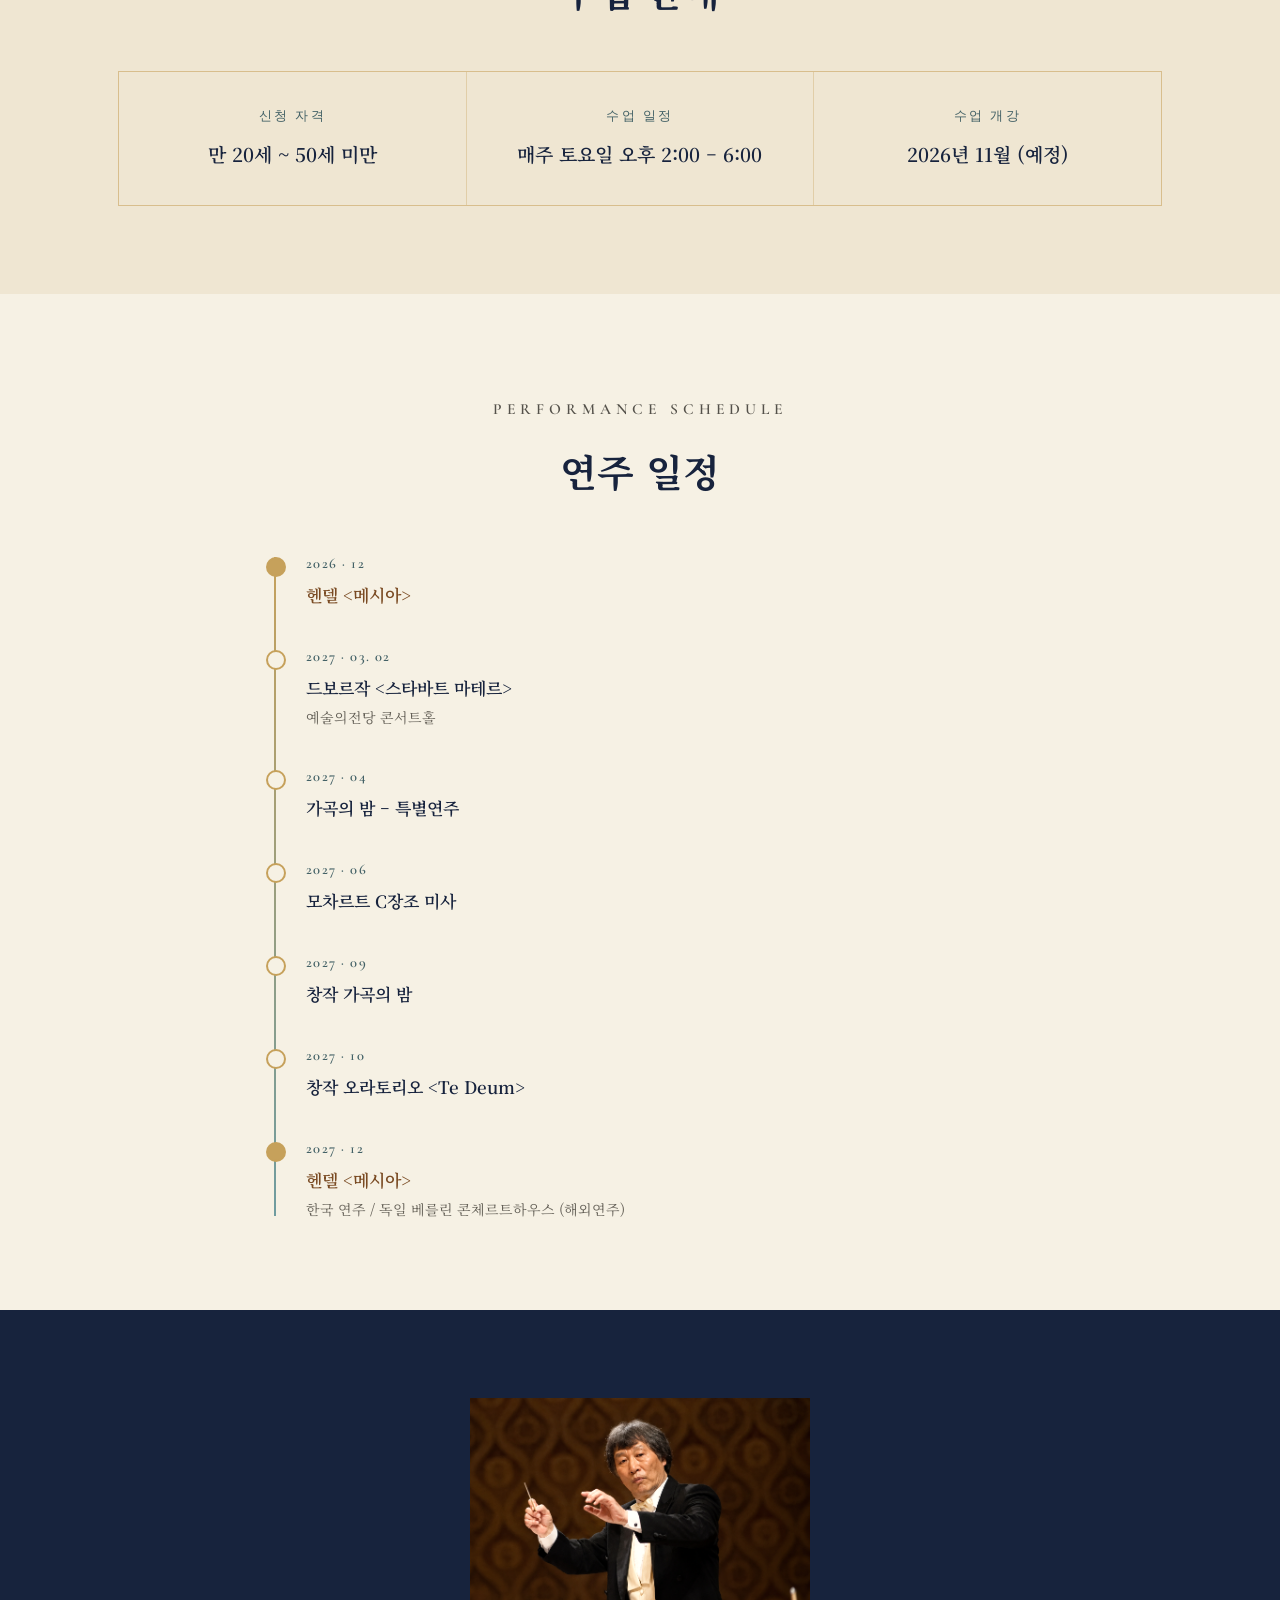
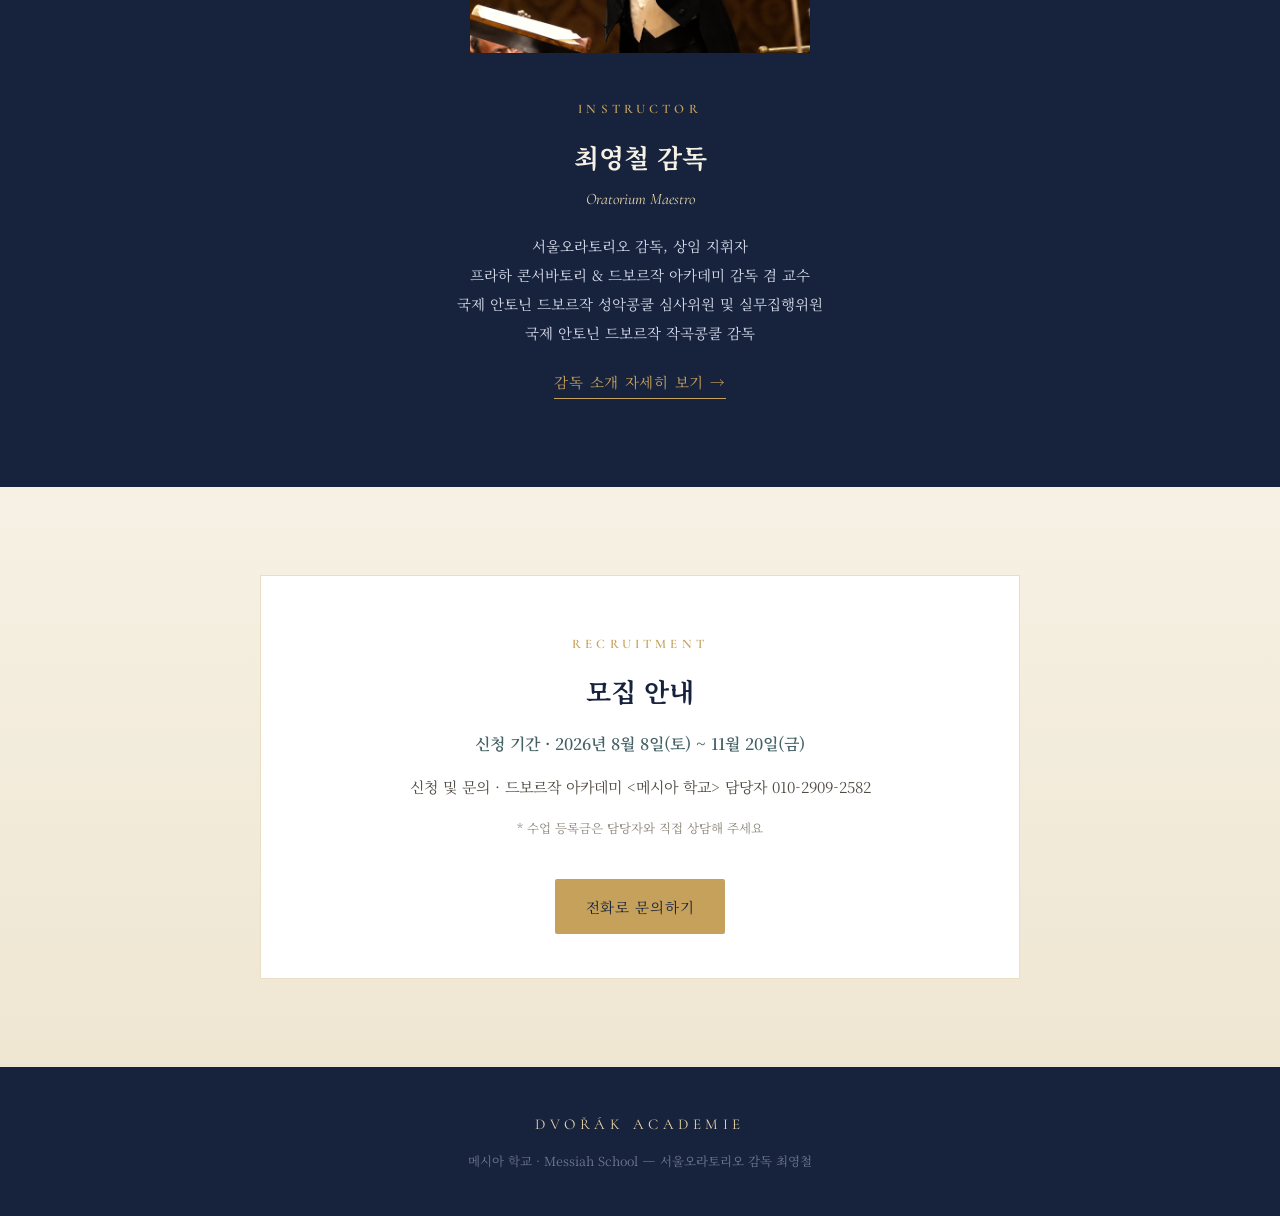
==== commit 75c75031: "Add hero section with title and subtitle" ====
--- a/index.html
+++ b/index.html
@@ -27,6 +27,13 @@
     </nav>
   </div>
 </header>
+
+<section class="hero" id="top">
+  <div class="wrap">
+    <p class="eyebrow latin">Dvořák Academie Presents</p>
+    <h1>메시아 학교</h1>
+    <p class="sub latin">Messiah School</p>
+
     <div class="motif-wrap">
       <svg class="motif" viewBox="0 0 520 60" preserveAspectRatio="none">
         <path class="voice-a draw" d="M0,40 C40,10 80,55 120,25 C160,-5 200,50 240,20 C280,-10 320,45 360,15 C400,-5 440,40 480,20 L520,30" />
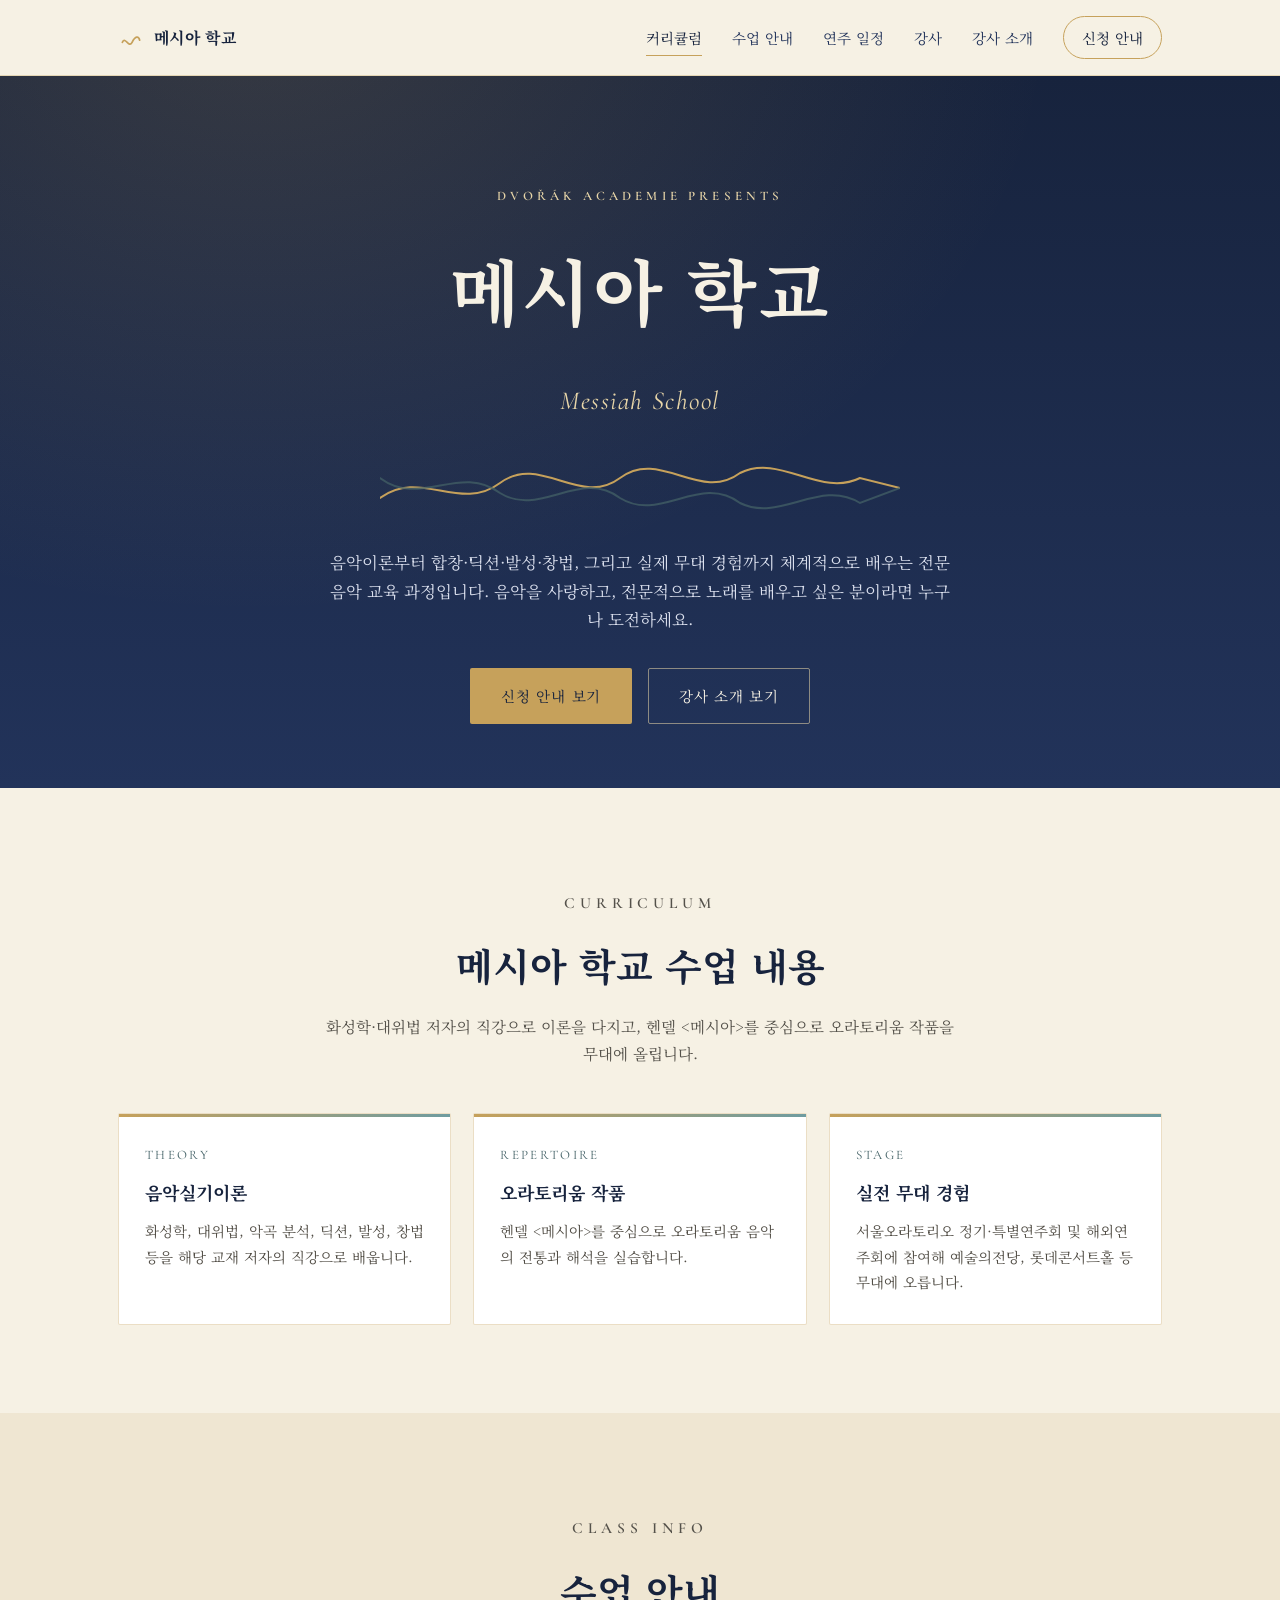
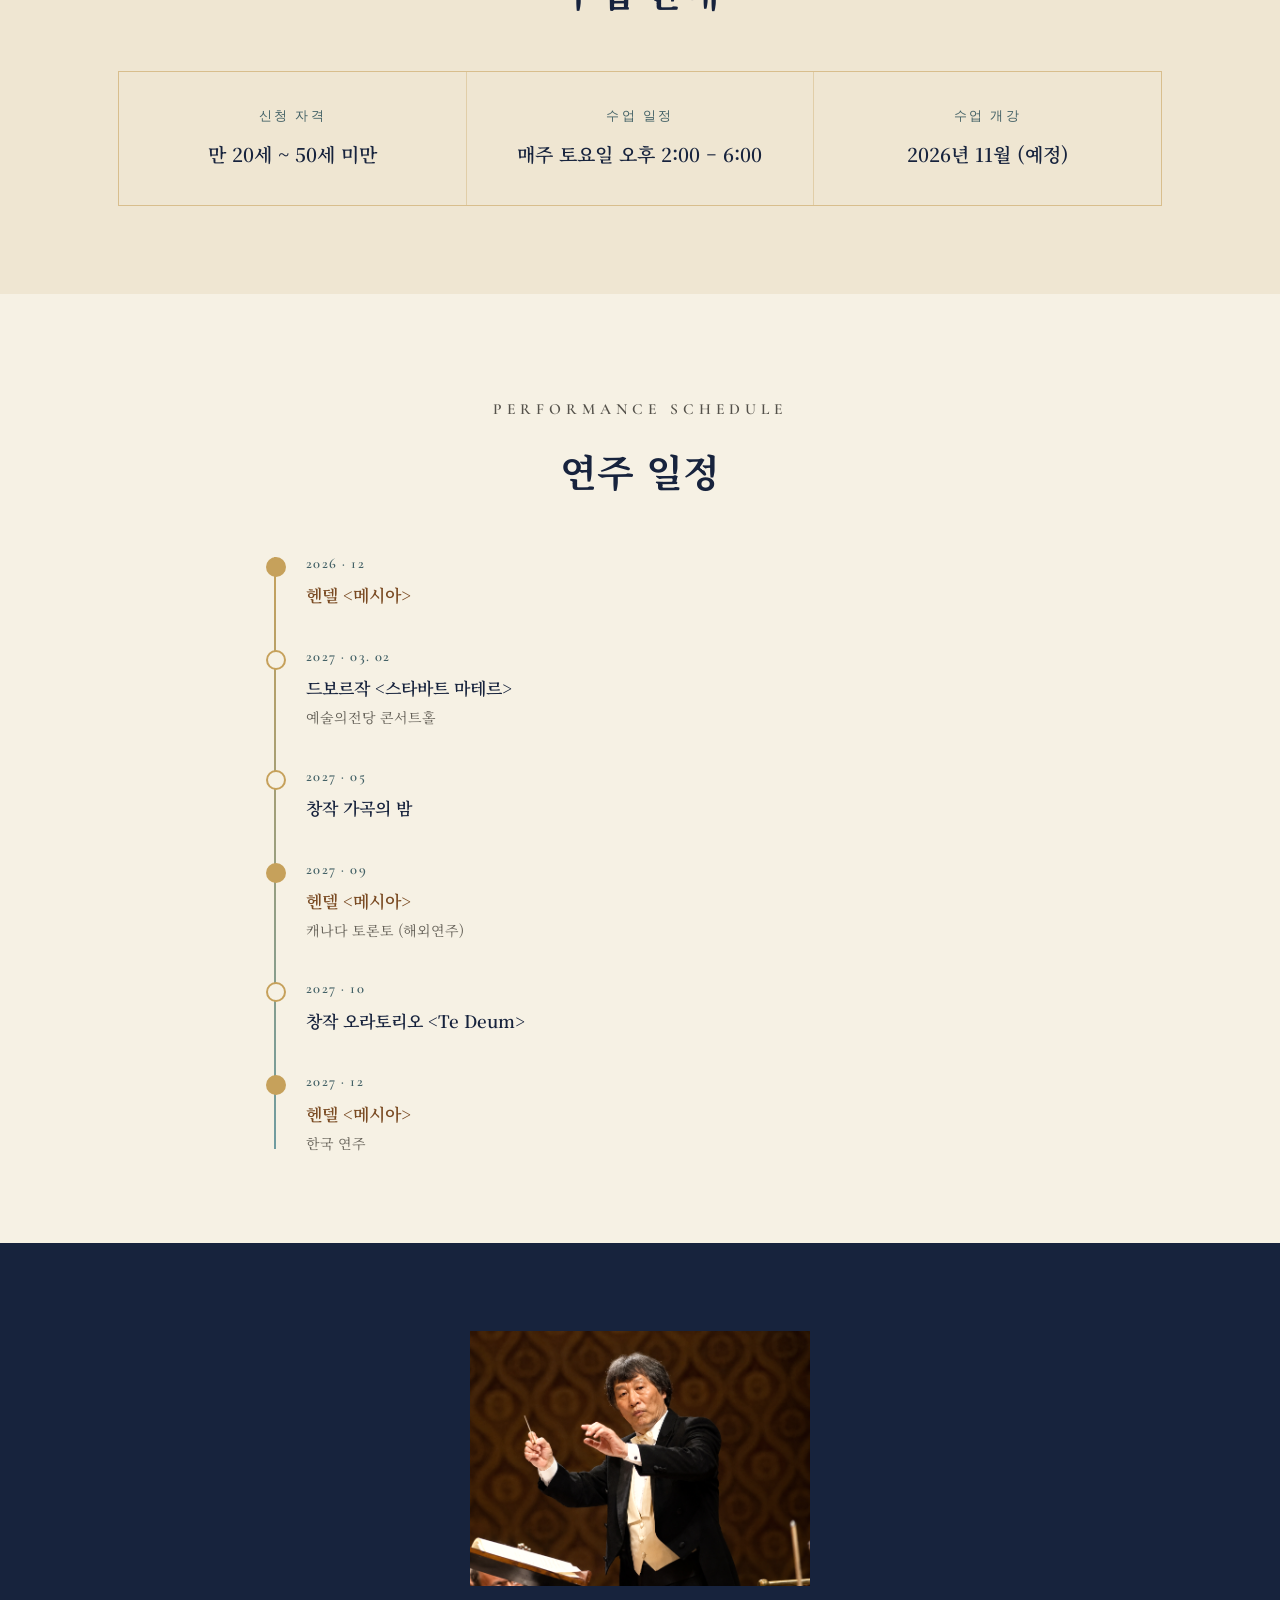
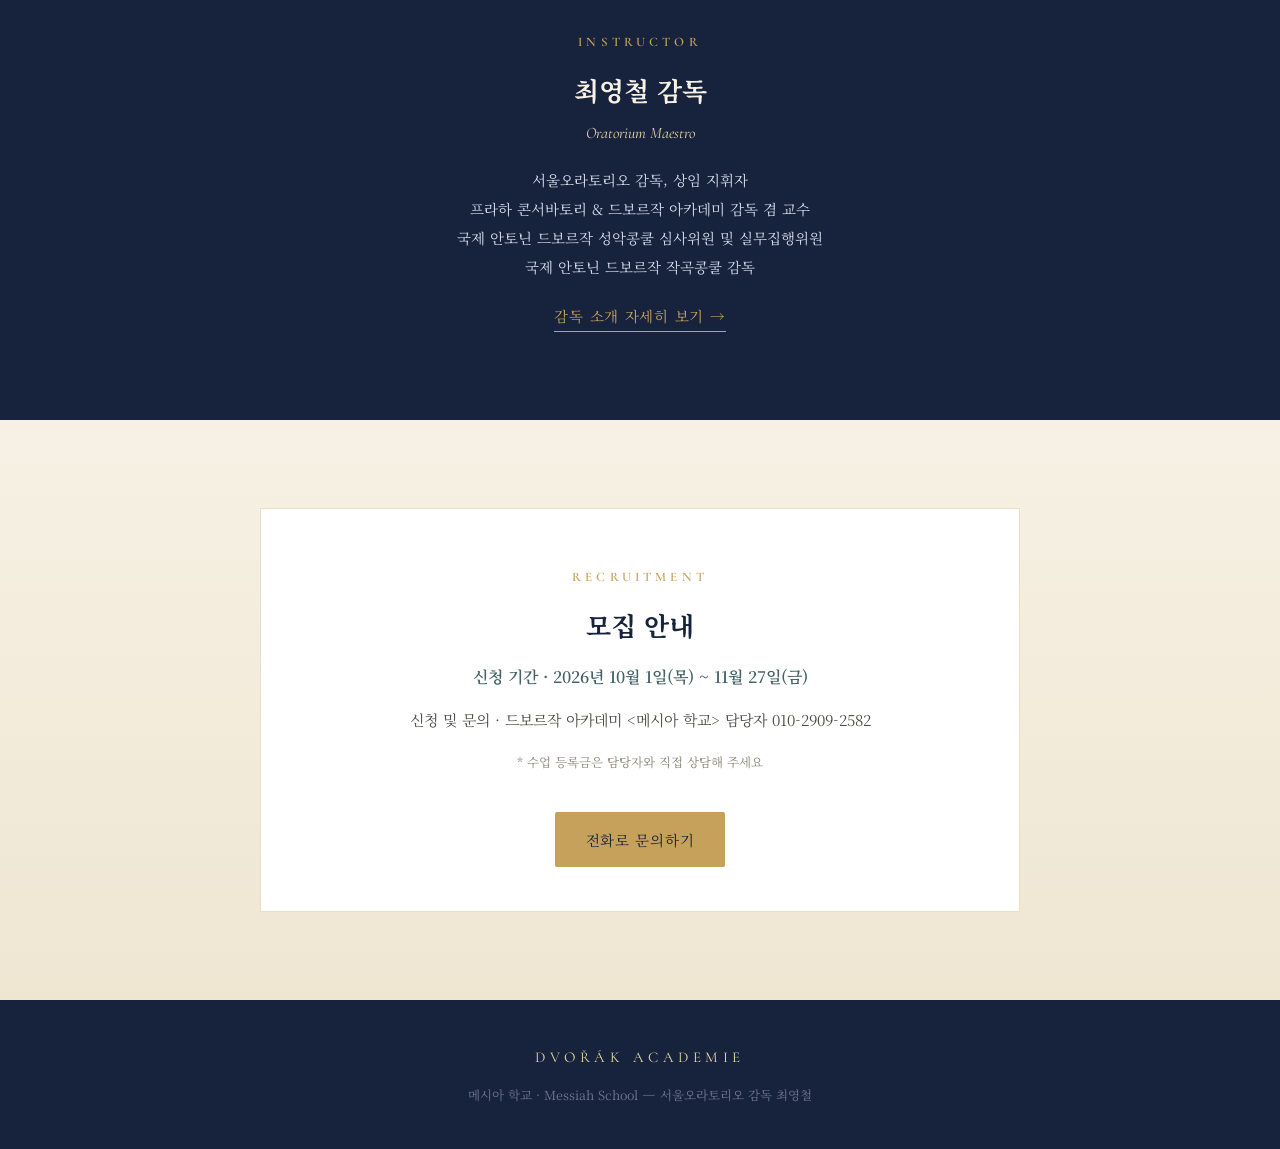
==== commit c4167d46: "Update event details and recruitment period" ====
--- a/index.html
+++ b/index.html
@@ -4,6 +4,13 @@
 <meta charset="UTF-8">
 <meta name="viewport" content="width=device-width, initial-scale=1.0">
 <title>메시아 학교 | Dvořák Academie</title>
+<meta property="og:title" content="메시아 학교 | Dvořák Academie">
+<meta property="og:url" content="https://dvorakacademy1991.github.io/messiah_school_landing/index.html">
+<meta property="og:description" content="음악이론부터 합창·딕션·발성·창법, 실제 무대 경험까지 배우는 전문 음악 교육 과정">
+<meta property="og:image" content="https://dvorakacademy1991.github.io/messiah_school_landing/Thumbnail.jpg">
+<meta property="og:type" content="website">
+<meta name="twitter:card" content="summary_large_image">
+<meta name="twitter:image" content="https://dvorakacademy1991.github.io/messiah_school_landing/Thumbnail.jpg">
 <link rel="preconnect" href="https://fonts.googleapis.com">
 <link rel="preconnect" href="https://fonts.gstatic.com" crossorigin>
 <link href="https://fonts.googleapis.com/css2?family=Noto+Serif+KR:wght@300;400;500;600;700;900&family=Cormorant+Garamond:ital,wght@0,400;0,500;0,600;1,400&display=swap" rel="stylesheet">
@@ -118,16 +125,13 @@
         <div class="where">예술의전당 콘서트홀</div>
       </div>
       <div class="t-item">
-        <div class="date latin">2027 · 04</div>
-        <div class="what">가곡의 밤 – 특별연주</div>
-      </div>
-      <div class="t-item">
-        <div class="date latin">2027 · 06</div>
-        <div class="what">모차르트 C장조 미사</div>
-      </div>
-      <div class="t-item">
+        <div class="date latin">2027 · 05</div>
+        <div class="what">창작 가곡의 밤</div>
+      </div>
+      <div class="t-item highlight">
         <div class="date latin">2027 · 09</div>
-        <div class="what">창작 가곡의 밤</div>
+        <div class="what">헨델 &lt;메시아&gt;</div>
+        <div class="where">캐나다 토론토 (해외연주)</div>
       </div>
       <div class="t-item">
         <div class="date latin">2027 · 10</div>
@@ -136,7 +140,7 @@
       <div class="t-item highlight">
         <div class="date latin">2027 · 12</div>
         <div class="what">헨델 &lt;메시아&gt;</div>
-        <div class="where">한국 연주 / 독일 베를린 콘체르트하우스 (해외연주)</div>
+        <div class="where">한국 연주</div>
       </div>
     </div>
   </div>
@@ -169,7 +173,7 @@
     <div class="recruit-box">
       <p class="eyebrow">Recruitment</p>
       <h2>모집 안내</h2>
-      <p class="period">신청 기간 · 2026년 8월 8일(토) ~ 11월 20일(금)</p>
+      <p class="period">신청 기간 · 2026년 10월 1일(목) ~ 11월 27일(금)</p>
       <p class="contact">신청 및 문의 · 드보르작 아카데미 &lt;메시아 학교&gt; 담당자 010-2909-2582</p>
       <p class="note">* 수업 등록금은 담당자와 직접 상담해 주세요</p>
       <a class="btn btn-gold" href="tel:010-2909-2582">전화로 문의하기</a>
@@ -185,6 +189,14 @@
 </footer>
 
 <script>
+  (function(){
+    // 공유된 링크에 #으로 섹션이 붙어 있어도 항상 맨 위(첫 섹션)에서 시작
+    if (window.location.hash) {
+      window.scrollTo(0, 0);
+      history.replaceState(null, '', window.location.pathname);
+    }
+  })();
+
   (function(){
     var links = document.querySelectorAll('.navlinks a[data-section]');
     var sections = Array.prototype.map.call(links, function(a){
